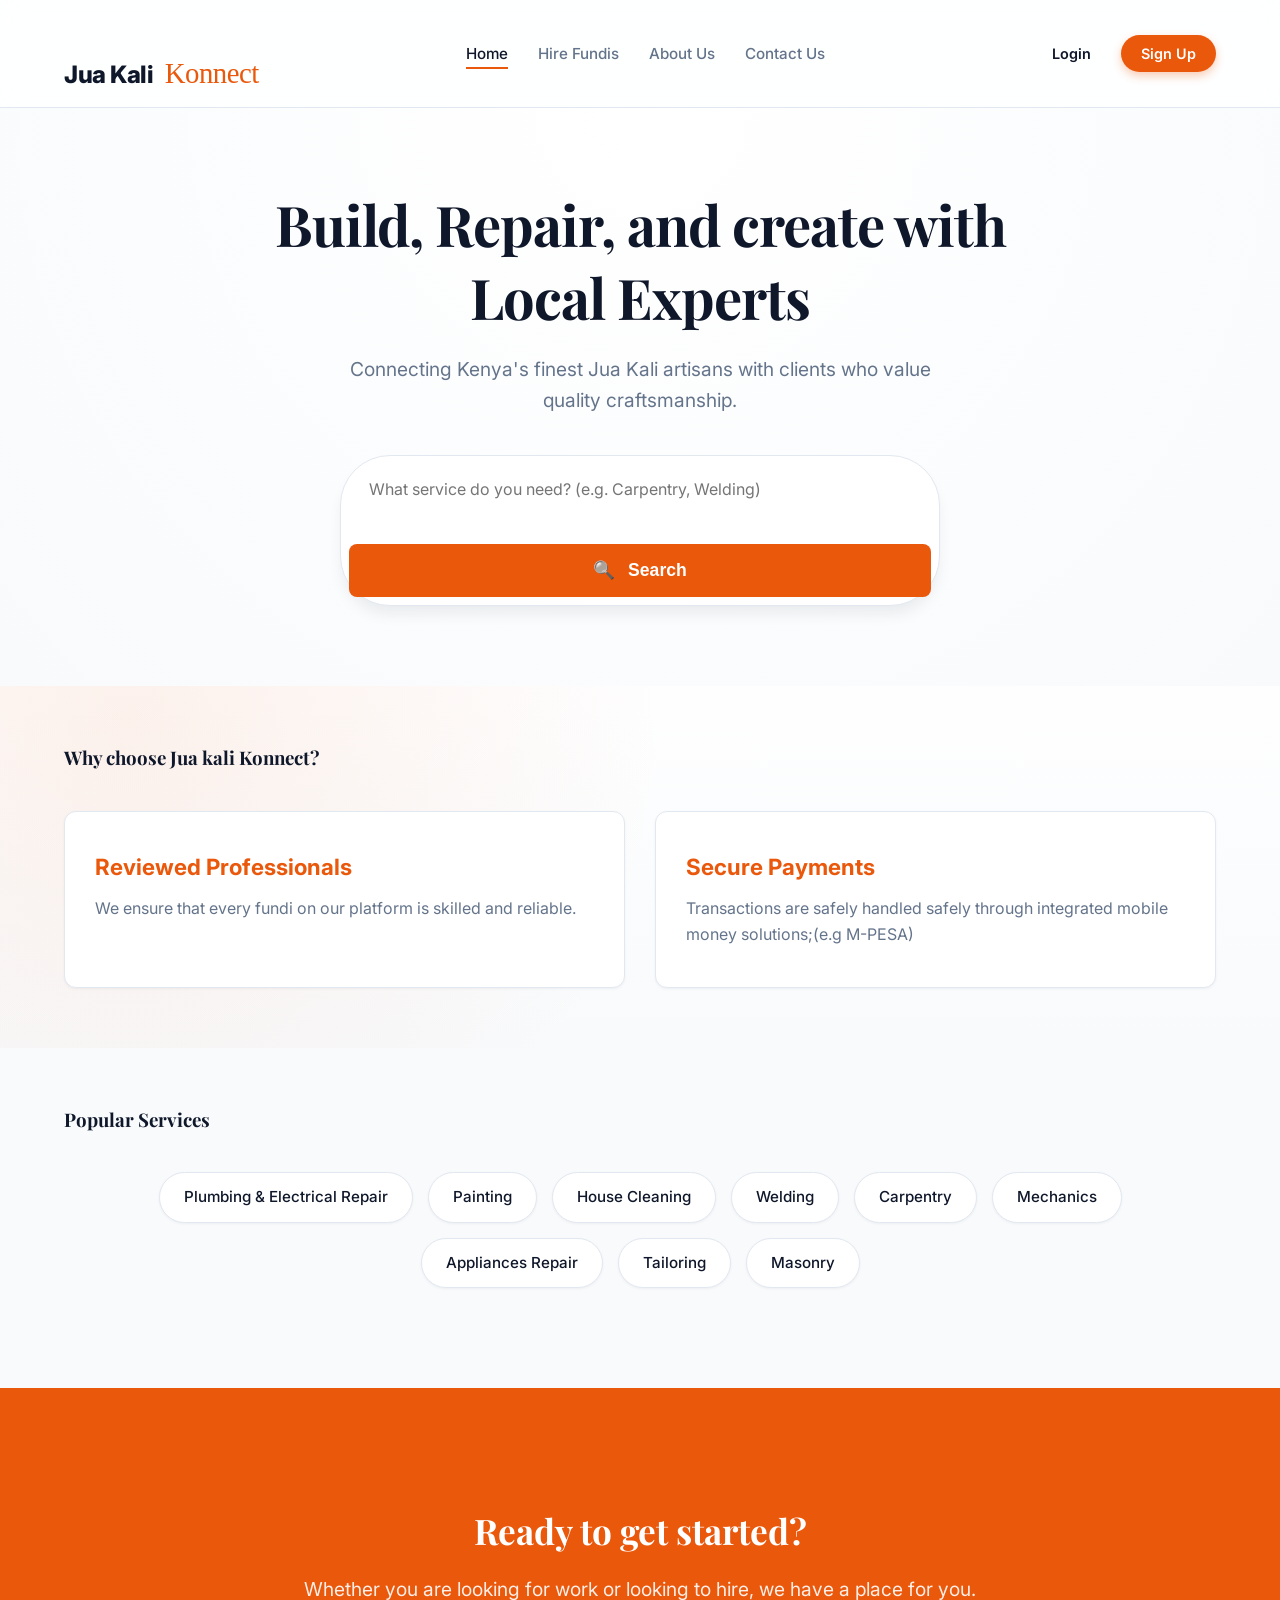
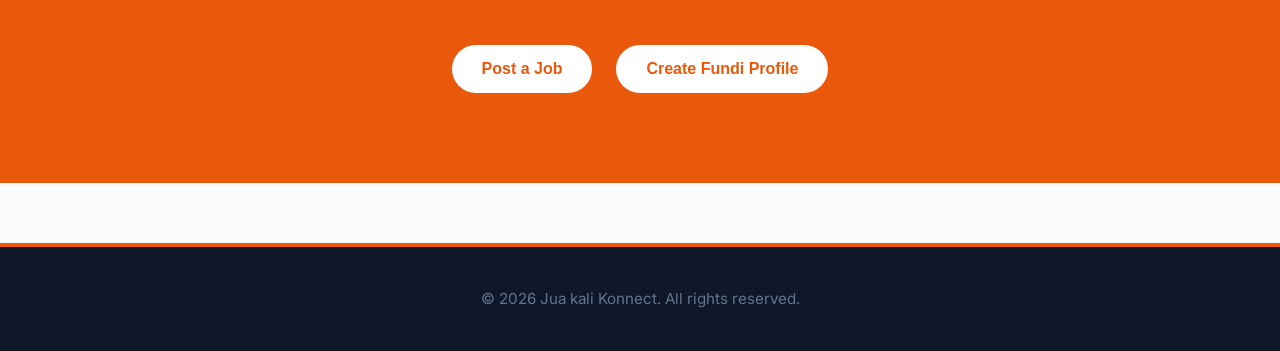
==== index.html @ 895e7525 "Initial commit: JuaKali Konnect platform" ====
<!DOCTYPE html>
<html lang="en">
<head>
    <meta charset="UTF-8">
    <meta name="viewport" content="width=device-width, initial-scale=1.0">
    <title>JuaKali Konnect | Home</title>
    <link rel="stylesheet" href="style.css">
    <link rel="icon" href="Juakalikonnect.jpeg">

</head>
<body>

    <header>
            <nav>
                    <div class="logo">
                        <h1>Jua Kali<span> Konnect</span></h1>
                    </div> 
                <ul>
                        <li><a href="index.html" class="active">Home</a></li>
                        <li><a href="hireworkers.html">Hire Fundis</a></li>
                        <li><a href="aboutus.html">About Us</a></li>
                        <li><a href="contactus.html">Contact Us</a></li>
                </ul>
                <div class="auth-buttons">
                    <button type="button">Login</button>
                    <button type="button">Sign Up</button>
                </div>                 
            </nav>
    </header>

    <main>
        <section class="hero reveal">
            <div class="hero-content reveal">
                     <h2>Build, Repair, and create with Local Experts</h2>
                     <p>Connecting Kenya's finest Jua Kali artisans with clients who value quality craftsmanship.</p>
                     
                <form class="search-container" data-job-search-form role="search" action="hireworkers.html" method="get">
                    <input type="text" id="job-search-input" name="q" placeholder="What service do you need? (e.g. Carpentry, Welding)" aria-label="Search job category">
                    <button type="submit"><span class="search-icon" aria-hidden="true">&#128269;</span> Search</button>
                </form>
                </div>
        </section>

        <section class="features reveal">
            <h3>Why choose Jua kali Konnect?</h3>
                <div class="feature-grid">
                <article>
                    <h4>Reviewed Professionals</h4>
                    <P>We ensure that every fundi on our platform is skilled and reliable.</P>
                </article>
                <article>
                    <h4>Secure Payments</h4>
                    <p> Transactions are safely handled safely through integrated mobile money solutions;(e.g M-PESA)</p>
                </div>
        </section>

        <section class="categories reveal">
            <h3>Popular Services</h3>
                <div class="Category-list">
                    <div class="category-item"> Plumbing & Electrical Repair</div>
                    <div class="category-item"> Painting</div>
                    <div class="category-item"> House Cleaning</div>
                    <div class="category-item"> Welding</div>
                    <div class="category-item"> Carpentry</div>
                    <div class="category-item"> Mechanics</div>
                    <div class="category-item"> Appliances Repair</div>
                    <div class="category-item"> Tailoring</div>
                    <div class="category-item"> Masonry</div>
                </div>
        </section>

        <section class="cta-section reveal">
            <h2>Ready to get started?</h2>
            <p>Whether you are looking for work or looking to hire, we have a place for you.</p>
            <button>Post a Job</button>
            <button>Create Fundi Profile</button>
        </section>
    </main>

    <footer>
        <div class="footer-links">
            <p>&copy; 2026 Jua kali Konnect. All rights reserved.</p>

        </div>
    </footer>

    <div class="mobile-sticky-cta">
        <a href="hireworkers.html">Find Fundis</a>
    </div>

    <script src="main.js"></script>

</body>
</html>
---- style.css ----
/* ==========================================================================
   JUA KALI KONNECT - ENTERPRISE STYLESHEET
   "The Imarati Upgrade"
   ========================================================================== */

@import url('https://fonts.googleapis.com/css2?family=Inter:wght@300;400;500;600;700&family=Playfair+Display:wght@600;700&family=Permanent+Marker&display=swap');

:root {
    /* Premium Color System */
    --brand-orange: #EA580C;
    --brand-orange-hover: #C2410C;
    --bg-light: #F8FAFC;
    --surface-white: #FFFFFF;
    --text-dark: #0F172A;
    --text-muted: #64748B;
    --border-soft: #E2E8F0;
    
    /* Elevations */
    --shadow-sm: 0 1px 3px rgba(15, 23, 42, 0.05);
    --shadow-md: 0 10px 15px -3px rgba(15, 23, 42, 0.08);
    --shadow-hover: 0 20px 25px -5px rgba(234, 88, 12, 0.15);
    
    /* Transitions & Radii */
    --radius-md: 12px;
    --radius-pill: 50px;
    --transition: all 0.3s cubic-bezier(0.4, 0, 0.2, 1);
    --ring: 0 0 0 4px rgba(234, 88, 12, 0.22);
}

/* =========================================
   RESET & GLOBAL TYPOGRAPHY
   ========================================= */
* {
    margin: 0;
    padding: 0;
    box-sizing: border-box;
    -webkit-font-smoothing: antialiased;
}

body {
    background-color: var(--bg-light);
    color: var(--text-dark);
    font-family: 'Inter', sans-serif;
    line-height: 1.6;
    overflow-x: hidden;
}

/* Headings use a premium Serif for trust/authority */
h1, h2, h3, h4 {
    font-family: 'Playfair Display', serif;
    color: var(--text-dark);
    line-height: 1.3;
}

/* =========================================
   NAVIGATION (GLASSMORPHISM)
   ========================================= */
nav {
    display: flex;
    justify-content: space-between;
    align-items: center;
    padding: 15px 5%;
    background: rgba(255, 255, 255, 0.85);
    backdrop-filter: blur(12px);
    -webkit-backdrop-filter: blur(12px);
    border-bottom: 1px solid var(--border-soft);
    position: sticky;
    top: 0;
    z-index: 1000;
}

.logo h1 {
    font-family: 'Inter', sans-serif;
    font-size: 1.5rem;
    font-weight: 800;
    letter-spacing: -0.5px;
}

/* The Jua Kali Graffiti Element */
.logo span {
    font-family: 'Permanent Marker', cursive;
    color: var(--brand-orange);
    font-size: 1.8rem;
    font-weight: normal;
    margin-left: 5px;
}

nav ul {
    display: flex;
    list-style: none;
    gap: 30px;
}

nav ul li a {
    text-decoration: none;
    color: var(--text-muted);
    font-weight: 500;
    font-size: 0.95rem;
    transition: var(--transition);
    position: relative;
    padding-bottom: 6px;
}

nav ul li a:hover {
    color: var(--brand-orange);
}

nav ul li a.active {
    color: var(--text-dark);
}

nav ul li a.active::after,
nav ul li a:hover::after {
    content: '';
    position: absolute;
    left: 0;
    bottom: 0;
    width: 100%;
    height: 2px;
    background: var(--brand-orange);
}

.auth-buttons {
    display: flex;
    align-items: center;
    gap: 10px;
}

.auth-user {
    font-weight: 600;
    color: var(--text-dark);
    font-size: 0.9rem;
}

.auth-role-chip {
    background: #ffedd5;
    color: #9a3412;
    border: 1px solid #fdba74;
    border-radius: 999px;
    padding: 4px 9px;
    font-size: 0.75rem;
    font-weight: 700;
}

.profile-link {
    text-decoration: none;
    color: var(--text-dark);
    font-weight: 700;
    font-size: 0.9rem;
    display: inline-flex;
    align-items: center;
    gap: 6px;
}

.profile-link:hover {
    color: var(--brand-orange);
}

.profile-link-icon {
    width: 20px;
    height: 20px;
    display: inline-flex;
    align-items: center;
    justify-content: center;
    border-radius: 50%;
    background: #ffedd5;
    color: #9a3412;
    font-size: 0.78rem;
    line-height: 1;
}

.auth-buttons button {
    padding: 10px 20px;
    border-radius: var(--radius-pill);
    font-weight: 600;
    font-size: 0.9rem;
    cursor: pointer;
    transition: var(--transition);
    border: none;
    font-family: 'Inter', sans-serif;
}

.auth-buttons button:first-child {
    background: transparent;
    color: var(--text-dark);
}

.auth-buttons button:first-child:hover {
    color: var(--brand-orange);
}

.auth-buttons button:last-child {
    background: var(--brand-orange);
    color: var(--surface-white);
    box-shadow: 0 4px 10px rgba(234, 88, 12, 0.3);
}

.auth-buttons button:last-child:hover {
    background: var(--brand-orange-hover);
    transform: translateY(-2px);
}

a:focus-visible,
button:focus-visible,
input:focus-visible,
textarea:focus-visible {
    outline: none;
    box-shadow: var(--ring);
}

/* =========================================
   GLOBAL HEADERS & SPACING
   ========================================= */
header h1 {
    text-align: center;
    font-size: 3rem;
    margin-top: 40px;
    animation: fadeUp 0.8s ease forwards;
}

header p {
    text-align: center;
    color: var(--text-muted);
    font-size: 1.1rem;
    margin-top: 10px;
    margin-bottom: 40px;
    animation: fadeUp 1s ease forwards;
}

h2 {
    text-align: center;
    font-size: 2.2rem;
    margin: 40px 0 20px;
}

/* =========================================
   INDEX: HERO SECTION
   ========================================= */
.hero {
    padding: 80px 5%;
    text-align: center;
    background: radial-gradient(circle at top, #ffffff 0%, var(--bg-light) 100%);
}

.hero-content h2 {
    font-size: 3.5rem;
    max-width: 800px;
    margin: 0 auto 20px;
    letter-spacing: -1px;
}

.hero-content p {
    font-size: 1.2rem;
    color: var(--text-muted);
    max-width: 600px;
    margin: 0 auto 40px;
}

.search-container {
    display: flex;
    justify-content: center;
    max-width: 600px;
    margin: 0 auto;
    background: var(--surface-white);
    border-radius: var(--radius-pill);
    padding: 8px;
    box-shadow: var(--shadow-md);
    border: 1px solid var(--border-soft);
}

.search-container input {
    flex: 1;
    border: none;
    padding: 15px 20px;
    font-size: 1rem;
    border-radius: var(--radius-pill);
    outline: none;
    font-family: 'Inter', sans-serif;
    background: transparent;
}

.search-container button {
    background: var(--text-dark);
    color: var(--surface-white);
    border: none;
    padding: 0 30px;
    border-radius: var(--radius-pill);
    font-weight: 600;
    cursor: pointer;
    transition: var(--transition);
}

.search-container button:hover {
    background: var(--brand-orange);
}

.search-icon {
    margin-right: 8px;
}

.search-feedback {
    text-align: center;
    color: var(--text-muted);
    margin-top: -8px;
    margin-bottom: 16px;
    font-weight: 500;
}

.market-insight {
    width: min(1100px, 90%);
    margin: 0 auto 16px;
    background: linear-gradient(130deg, #fff7ed, #ffffff);
    border: 1px solid #fed7aa;
    border-radius: 14px;
    padding: 18px;
    box-shadow: var(--shadow-sm);
}

.market-insight h3 {
    margin: 0 0 6px;
    text-align: left;
    font-family: 'Inter', sans-serif;
    font-size: 1.08rem;
}

.market-insight p {
    margin: 0;
    color: var(--text-muted);
}

.market-insight-chips {
    margin-top: 12px;
    display: flex;
    flex-wrap: wrap;
    gap: 8px;
}

.market-insight-chips span {
    border: 1px solid #fdba74;
    color: #9a3412;
    background: #fff;
    padding: 6px 10px;
    border-radius: 999px;
    font-size: 0.8rem;
    font-weight: 700;
}

.quick-filters {
    width: min(1100px, 90%);
    margin: 0 auto;
}

.quick-filters > p {
    margin: 0 0 8px;
    color: var(--text-muted);
    font-weight: 600;
}

.quick-filter-actions {
    display: flex;
    gap: 10px;
    flex-wrap: wrap;
}

.quick-filter-actions button {
    border: 1px solid var(--border-soft);
    border-radius: 999px;
    padding: 9px 13px;
    background: var(--surface-white);
    color: var(--text-dark);
    font-weight: 700;
    cursor: pointer;
    transition: var(--transition);
}

.quick-filter-actions button:hover {
    border-color: #fdba74;
    color: #9a3412;
}

.quick-filter-actions button.is-active {
    border-color: var(--brand-orange);
    background: var(--brand-orange);
    color: var(--surface-white);
}

.quick-filter-status {
    margin-top: 10px;
    font-size: 0.92rem;
    color: #9a3412;
    font-weight: 600;
}

.profile-modal {
    position: fixed;
    inset: 0;
    background: rgba(15, 23, 42, 0.58);
    backdrop-filter: blur(4px);
    -webkit-backdrop-filter: blur(4px);
    display: flex;
    align-items: center;
    justify-content: center;
    padding: 20px;
    z-index: 1400;
}

.profile-modal[hidden] {
    display: none;
}

.profile-modal-card {
    background: var(--surface-white);
    width: 100%;
    max-width: 520px;
    border: 1px solid var(--border-soft);
    border-radius: var(--radius-md);
    box-shadow: var(--shadow-md);
    padding: 24px;
    position: relative;
    animation: cardEnter 0.3s ease;
    max-height: 86vh;
    overflow-y: auto;
}

.profile-modal-card h3 {
    margin-bottom: 12px;
    color: var(--brand-orange);
}

.profile-modal-card p {
    margin: 8px 0;
    color: var(--text-dark);
}

.profile-modal-card a {
    color: var(--brand-orange-hover);
    font-weight: 600;
}

.profile-section {
    margin-top: 18px;
}

.profile-section h4 {
    margin-bottom: 10px;
    font-size: 1.02rem;
    color: var(--text-dark);
    font-family: 'Inter', sans-serif;
}

.profile-gallery {
    display: grid;
    grid-template-columns: 1fr 1fr;
    gap: 10px;
}

.profile-work-item {
    margin: 0;
    border: 1px solid var(--border-soft);
    border-radius: 10px;
    overflow: hidden;
    background: var(--bg-light);
}

.profile-work-item img {
    width: 100%;
    height: 112px;
    object-fit: cover;
    display: block;
}

.profile-work-item figcaption {
    padding: 8px;
    font-size: 0.82rem;
    color: var(--text-muted);
}

.profile-comments {
    display: grid;
    gap: 8px;
}

.profile-cta-row {
    margin-top: 12px;
    display: grid;
    grid-template-columns: repeat(3, minmax(0, 1fr));
    gap: 8px;
}

.profile-cta-link,
.profile-cta-row button {
    display: inline-flex;
    align-items: center;
    justify-content: center;
    border-radius: 8px;
    padding: 10px 11px;
    font-size: 0.86rem;
    font-weight: 700;
    text-decoration: none;
    transition: var(--transition);
}

.profile-cta-link {
    border: 1px solid #fdba74;
    background: #fff7ed;
    color: #9a3412;
}

.profile-cta-link:hover {
    background: #ffedd5;
}

.profile-cta-row button {
    border: 1px solid var(--brand-orange);
    background: var(--brand-orange);
    color: var(--surface-white);
    cursor: pointer;
}

.profile-cta-row button:hover {
    background: var(--brand-orange-hover);
    border-color: var(--brand-orange-hover);
}

.profile-quote-feedback {
    min-height: 20px;
    margin-top: 8px;
    color: #9a3412;
    font-weight: 600;
    font-size: 0.88rem;
}

.profile-comment-item {
    border: 1px solid var(--border-soft);
    background: #fffaf7;
    border-radius: 10px;
    padding: 10px 12px;
}

.profile-comment-item p {
    margin: 0;
    color: var(--text-dark);
    font-size: 0.9rem;
}

.profile-close {
    position: absolute;
    top: 12px;
    right: 12px;
    background: transparent;
    border: none;
    font-size: 1.6rem;
    line-height: 1;
    cursor: pointer;
    color: var(--text-muted);
}

.profile-close:hover {
    color: var(--brand-orange);
}

/* =========================================
   INDEX & ABOUT: FEATURES GRID
   ========================================= */
.features, .categories, .about-content {
    padding: 60px 5%;
}

.feature-grid {
    display: grid;
    grid-template-columns: repeat(auto-fit, minmax(300px, 1fr));
    gap: 30px;
    margin-top: 40px;
}

.feature-grid article {
    background: var(--surface-white);
    padding: 40px 30px;
    border-radius: var(--radius-md);
    box-shadow: var(--shadow-sm);
    border: 1px solid var(--border-soft);
    transition: var(--transition);
}

.feature-grid article:hover {
    transform: translateY(-5px);
    box-shadow: var(--shadow-md);
    border-color: rgba(234, 88, 12, 0.3);
}

.features,
.about-content {
    background:
        radial-gradient(circle at 10% 10%, rgba(234, 88, 12, 0.08), transparent 45%),
        linear-gradient(180deg, rgba(255, 255, 255, 0.86), rgba(248, 250, 252, 0.92));
}

.feature-grid h4, .feature-grid h3 {
    font-size: 1.4rem;
    margin-bottom: 15px;
    color: var(--brand-orange);
    font-family: 'Inter', sans-serif;
}

.feature-grid p, .feature-grid ul {
    color: var(--text-muted);
}

.feature-grid ul {
    list-style-type: none;
}

.feature-grid ul li {
    margin-bottom: 10px;
    padding-left: 25px;
    position: relative;
}

.feature-grid ul li::before {
    content: '→';
    position: absolute;
    left: 0;
    color: var(--brand-orange);
    font-weight: bold;
}

/* =========================================
   INDEX: CATEGORIES
   ========================================= */
.Category-list {
    display: flex;
    flex-wrap: wrap;
    justify-content: center;
    gap: 15px;
    max-width: 1000px;
    margin: 40px auto 0;
}

.category-item {
    background: var(--surface-white);
    padding: 12px 24px;
    border-radius: var(--radius-pill);
    font-weight: 500;
    font-size: 0.95rem;
    color: var(--text-dark);
    border: 1px solid var(--border-soft);
    cursor: pointer;
    transition: var(--transition);
    box-shadow: var(--shadow-sm);
}

.category-item:hover {
    background: var(--text-dark);
    color: var(--surface-white);
    border-color: var(--text-dark);
    transform: translateY(-3px);
}

/* =========================================
   INDEX: CTA SECTION
   ========================================= */
.cta-section {
    background: var(--brand-orange);
    color: var(--surface-white);
    padding: 80px 5%;
    text-align: center;
    margin-top: 40px;
}

.cta-section h2 {
    color: var(--surface-white);
}

.cta-section p {
    font-size: 1.2rem;
    margin-bottom: 30px;
    opacity: 0.9;
}

.cta-section button {
    background: var(--surface-white);
    color: var(--brand-orange);
    border: none;
    padding: 15px 30px;
    border-radius: var(--radius-pill);
    font-weight: 700;
    font-size: 1rem;
    margin: 10px;
    cursor: pointer;
    transition: var(--transition);
}

.cta-section button:hover {
    background: var(--text-dark);
    color: var(--surface-white);
}

/* =========================================
   HIRE WORKERS: CARDS GRID
   ========================================= */
.workers {
    display: grid;
    grid-template-columns: repeat(auto-fit, minmax(280px, 1fr));
    gap: 30px;
    padding: 40px 5%;
}

.worker-card {
    background: var(--surface-white);
    padding: 30px 20px;
    border-radius: var(--radius-md);
    box-shadow: var(--shadow-sm);
    border: 1px solid var(--border-soft);
    text-align: center;
    transition: var(--transition);
    position: relative;
    overflow: hidden;
}

.worker-card::before {
    content: '';
    position: absolute;
    top: 0;
    left: 0;
    width: 100%;
    height: 6px;
    background: var(--brand-orange);
}

.worker-card:hover {
    transform: translateY(-8px);
    box-shadow: var(--shadow-hover);
}

.worker-card h3 {
    font-family: 'Inter', sans-serif;
    font-size: 1.3rem;
    margin-bottom: 10px;
    color: var(--text-dark);
}

.fundi-verified-badge {
    display: inline-flex;
    align-items: center;
    justify-content: center;
    width: 20px;
    height: 20px;
    margin-left: 6px;
    border-radius: 50%;
    background: var(--brand-orange);
    color: var(--surface-white);
    font-size: 0.78rem;
    line-height: 1;
    vertical-align: middle;
    box-shadow: 0 4px 10px rgba(234, 88, 12, 0.28);
}

.worker-card p {
    color: var(--text-muted);
    font-size: 0.95rem;
    margin-bottom: 5px;
}

.worker-rating {
    display: inline-block;
    margin-top: 6px;
    margin-bottom: 10px;
    padding: 6px 10px;
    border-radius: 999px;
    font-size: 0.85rem;
    font-weight: 700;
    color: #9a3412;
    background: rgba(234, 88, 12, 0.12);
    border: 1px solid rgba(234, 88, 12, 0.28);
}

.worker-rating-stars {
    letter-spacing: 1px;
    color: #ea580c;
    animation: starGlow 2.4s ease-in-out infinite;
}

.worker-rating-value {
    color: #7c2d12;
}

.worker-card-enter {
    opacity: 0;
    transform: translateY(18px) scale(0.99);
    animation: cardEnter 0.55s ease forwards;
}

.worker-card button {
    margin-top: 20px;
    width: 100%;
    background: var(--bg-light);
    color: var(--text-dark);
    border: 1px solid var(--border-soft);
    padding: 12px;
    border-radius: 8px;
    font-weight: 600;
    cursor: pointer;
    transition: var(--transition);
}

.worker-card button:hover {
    background: var(--brand-orange);
    color: var(--surface-white);
    border-color: var(--brand-orange);
}

.worker-economic-meta {
    margin-top: 10px;
    display: flex;
    flex-wrap: wrap;
    justify-content: center;
    gap: 7px;
}

.worker-economic-meta span {
    border: 1px solid #fed7aa;
    background: #fff7ed;
    color: #9a3412;
    border-radius: 999px;
    padding: 5px 9px;
    font-size: 0.75rem;
    font-weight: 700;
}

.worker-action-row {
    margin-top: 14px;
    display: grid;
    grid-template-columns: 1fr 1fr;
    gap: 8px;
}

.worker-action-row button {
    margin-top: 0;
    width: 100%;
}

.worker-action-row [data-hire-button] {
    grid-column: 1 / -1;
    background: var(--brand-orange);
    border-color: var(--brand-orange);
    color: var(--surface-white);
}

.worker-action-row [data-hire-button]:hover {
    background: var(--brand-orange-hover);
    border-color: var(--brand-orange-hover);
}

.worker-whatsapp-link {
    border: 1px solid #86efac;
    border-radius: 8px;
    background: #f0fdf4;
    color: #166534;
    text-decoration: none;
    font-weight: 700;
    display: inline-flex;
    align-items: center;
    justify-content: center;
    padding: 12px;
    transition: var(--transition);
}

.worker-whatsapp-link:hover {
    background: #dcfce7;
}

.escrow-demo {
    padding: 40px 5%;
    max-width: 1000px;
    margin: 10px auto 0;
}

.escrow-demo > p {
    text-align: center;
    color: var(--text-muted);
    margin-bottom: 24px;
}

.escrow-form {
    background: var(--surface-white);
    border: 1px solid var(--border-soft);
    border-radius: var(--radius-md);
    box-shadow: var(--shadow-sm);
    padding: 24px;
    display: grid;
    gap: 12px;
}

.escrow-actions {
    display: grid;
    gap: 10px;
}

.escrow-actions button {
    border: none;
    border-radius: 8px;
    padding: 12px;
    font-weight: 700;
    cursor: pointer;
    transition: var(--transition);
}

.escrow-actions button:first-child {
    background: var(--brand-orange);
    color: var(--surface-white);
}

.escrow-actions button:first-child:hover {
    background: var(--brand-orange-hover);
}

.escrow-actions button:not(:first-child) {
    background: #fff7ed;
    color: #9a3412;
    border: 1px solid #fdba74;
}

.escrow-actions button:not(:first-child):hover {
    background: #ffedd5;
}

.escrow-message {
    margin: 6px 0 0;
    color: #9a3412;
    font-weight: 600;
    min-height: 20px;
}

.escrow-status-card {
    margin-top: 16px;
    background: var(--surface-white);
    border: 1px solid var(--border-soft);
    border-left: 4px solid var(--brand-orange);
    border-radius: var(--radius-md);
    box-shadow: var(--shadow-sm);
    padding: 18px;
}

.escrow-status-card h3 {
    font-family: 'Inter', sans-serif;
    margin-bottom: 10px;
    color: var(--text-dark);
}

.escrow-status-card p {
    margin: 6px 0;
    color: var(--text-dark);
}

/* =========================================
   FORMS (SIGNUP & CONTACT)
   ========================================= */
.signup, .contact-container {
    padding: 60px 5%;
    max-width: 1000px;
    margin: 0 auto;
}

.signup p, .contact-container p {
    text-align: center;
    color: var(--text-muted);
    margin-bottom: 40px;
}

.fundi-register-message {
    min-height: 22px;
    margin: 0;
    text-align: left;
    color: #9a3412;
    font-weight: 600;
    font-size: 0.92rem;
}

.fundi-onboarding .fundi-role-message {
    margin: 0 auto 16px;
    text-align: center;
    color: #9a3412;
    font-weight: 600;
}

.fundi-category-picker {
    max-width: 600px;
    margin: 0 auto 14px;
    display: grid;
    gap: 8px;
}

.fundi-category-picker select {
    width: 100%;
    padding: 12px 14px;
    border-radius: 8px;
    border: 1px solid var(--border-soft);
    background: var(--surface-white);
    font-family: 'Inter', sans-serif;
}

.profile-page {
    max-width: 1000px;
    margin: 0 auto;
    padding: 40px 5% 70px;
    display: grid;
    gap: 18px;
}

.profile-status {
    color: #9a3412;
    font-weight: 600;
    text-align: center;
}

.profile-card {
    background: var(--surface-white);
    border: 1px solid var(--border-soft);
    border-radius: var(--radius-md);
    box-shadow: var(--shadow-sm);
    padding: 22px;
    display: grid;
    gap: 10px;
}

.profile-page button {
    border: 1px solid var(--border-soft);
    border-radius: 10px;
    padding: 12px 14px;
    font-weight: 700;
    font-size: 0.95rem;
    cursor: pointer;
    transition: var(--transition);
    background: var(--surface-white);
    color: var(--text-dark);
    box-shadow: var(--shadow-sm);
}

.profile-page button:hover {
    transform: translateY(-1px);
    box-shadow: var(--shadow-md);
}

.profile-page button:active {
    transform: translateY(0);
}

.profile-page button[type="submit"],
.profile-page [data-fundi-profile-save] {
    background: linear-gradient(180deg, #f97316, var(--brand-orange));
    border-color: var(--brand-orange);
    color: var(--surface-white);
}

.profile-page button[type="submit"]:hover,
.profile-page [data-fundi-profile-save]:hover {
    background: var(--brand-orange-hover);
    border-color: var(--brand-orange-hover);
}

.profile-page [data-add-portfolio-item] {
    background: #fff7ed;
    border-color: #fdba74;
    color: #9a3412;
}

.profile-page [data-add-portfolio-item]:hover {
    background: #ffedd5;
}

.profile-card h2,
.profile-card h3 {
    margin: 0;
    text-align: left;
}

.profile-card form {
    box-shadow: none;
    border: none;
    padding: 0;
    margin: 0;
    background: transparent;
    max-width: 100%;
}

.profile-photo-block {
    display: grid;
    gap: 8px;
    margin-bottom: 4px;
}

.profile-page input[type="file"] {
    width: 100%;
    border: 1px solid var(--border-soft);
    border-radius: 10px;
    padding: 6px;
    background: var(--surface-white);
    color: var(--text-muted);
    font-weight: 600;
    cursor: pointer;
    transition: var(--transition);
}

.profile-page input[type="file"]:hover {
    border-color: #fdba74;
    background: #fffaf4;
}

.profile-page input[type="file"]:focus-visible {
    outline: none;
    border-color: var(--brand-orange);
    box-shadow: 0 0 0 3px rgba(249, 115, 22, 0.2);
}

.profile-page input[type="file"]::file-selector-button,
.profile-page input[type="file"]::-webkit-file-upload-button {
    border: 1px solid var(--brand-orange);
    border-radius: 8px;
    padding: 9px 12px;
    margin-right: 12px;
    background: linear-gradient(180deg, #f97316, var(--brand-orange));
    color: var(--surface-white);
    font-weight: 700;
    cursor: pointer;
    transition: var(--transition);
}

.profile-page input[type="file"]:hover::file-selector-button,
.profile-page input[type="file"]:hover::-webkit-file-upload-button {
    background: var(--brand-orange-hover);
    border-color: var(--brand-orange-hover);
    transform: translateY(-1px);
}

.profile-page input[type="file"]:active::file-selector-button,
.profile-page input[type="file"]:active::-webkit-file-upload-button {
    transform: translateY(0);
}

.profile-photo-preview {
    width: 88px;
    height: 88px;
    border-radius: 50%;
    object-fit: cover;
    border: 2px solid var(--border-soft);
}

.profile-message {
    margin: 0;
    color: #9a3412;
    min-height: 20px;
    font-size: 0.9rem;
    font-weight: 600;
}

.profile-divider {
    border: none;
    border-top: 1px solid var(--border-soft);
    margin: 10px 0;
}

.profile-helper {
    margin: 0;
    color: var(--text-muted);
}

.portfolio-remove-btn {
    width: 100%;
    border: 1px solid #fecdd3;
    background: #fff1f2;
    color: #be123c;
    padding: 8px;
    cursor: pointer;
    font-weight: 700;
    font-size: 0.82rem;
    border-radius: 8px;
    box-shadow: none;
}

.portfolio-remove-btn:hover {
    background: #ffe4e6;
    border-color: #fda4af;
    transform: none;
}

.profile-avatar-wrap {
    display: flex;
    justify-content: center;
    margin-bottom: 10px;
}

.profile-avatar-image {
    width: 86px;
    height: 86px;
    border-radius: 50%;
    object-fit: cover;
    border: 2px solid var(--border-soft);
}

form {
    background: var(--surface-white);
    padding: 40px;
    border-radius: var(--radius-md);
    box-shadow: var(--shadow-md);
    border: 1px solid var(--border-soft);
    display: flex;
    flex-direction: column;
    gap: 20px;
    max-width: 600px;
    margin: 0 auto;
}

label {
    font-weight: 600;
    font-size: 0.95rem;
    color: var(--text-dark);
}

input, textarea, select {
    width: 100%;
    padding: 14px 16px;
    border-radius: 8px;
    border: 1px solid var(--border-soft);
    background: var(--bg-light);
    font-family: 'Inter', sans-serif;
    font-size: 1rem;
    transition: var(--transition);
}

input:focus, textarea:focus, select:focus {
    outline: none;
    border-color: var(--brand-orange);
    background: var(--surface-white);
    box-shadow: 0 0 0 4px rgba(234, 88, 12, 0.1);
}

form button[type="submit"] {
    background: var(--brand-orange);
    color: var(--surface-white);
    border: none;
    padding: 16px;
    border-radius: 8px;
    font-size: 1.1rem;
    font-weight: 600;
    cursor: pointer;
    transition: var(--transition);
    margin-top: 10px;
}

form button[type="submit"]:hover {
    background: var(--brand-orange-hover);
}

/* =========================================
   CONTACT INFO SECTION
   ========================================= */
.contact-container {
    display: grid;
    grid-template-columns: 1.5fr 1fr;
    gap: 50px;
}

.service-note {
    text-align: left;
    margin: 0 0 18px;
    font-size: 0.95rem;
    color: var(--text-muted);
}

.contact-info-section {
    background: var(--text-dark);
    color: var(--surface-white);
    padding: 40px;
    border-radius: var(--radius-md);
    box-shadow: var(--shadow-md);
}

.contact-info-section h2 {
    color: var(--surface-white);
    text-align: left;
    margin-top: 0;
}

.contact-method-grid {
    display: grid;
    grid-template-columns: 1fr;
    gap: 14px;
    margin-top: 26px;
}

.contact-method-card {
    background: rgba(255, 255, 255, 0.07);
    border: 1px solid rgba(255, 255, 255, 0.12);
    border-radius: 10px;
    padding: 16px;
}

.contact-method-card h3 {
    color: var(--surface-white);
    font-family: 'Inter', sans-serif;
    margin-bottom: 6px;
    font-size: 1rem;
}

.contact-method-card p {
    color: #e2e8f0;
    margin: 0;
    text-align: left;
}

.contact-info-section ul {
    list-style: none;
    margin-top: 30px;
}

.contact-info-section ul li {
    font-size: 1.1rem;
    margin-bottom: 20px;
    display: flex;
    align-items: center;
    gap: 10px;
    color: #E2E8F0;
}

/* =========================================
   ABOUT US: MISSION SECTION
   ========================================= */
.mission-section article {
    text-align: center;
    max-width: 800px;
    margin: 0 auto;
}

.mission-section p {
    font-size: 1.25rem;
    color: var(--text-muted);
    line-height: 1.8;
}

.trust-metrics {
    margin: 20px 0 40px;
    display: grid;
    grid-template-columns: repeat(auto-fit, minmax(180px, 1fr));
    gap: 16px;
}

.metric-card {
    background: var(--surface-white);
    border: 1px solid var(--border-soft);
    border-radius: var(--radius-md);
    padding: 24px;
    box-shadow: var(--shadow-sm);
    text-align: center;
}

.metric-card h3 {
    font-size: 2rem;
    color: var(--brand-orange);
    font-family: 'Inter', sans-serif;
    margin-bottom: 6px;
}

.metric-card p {
    margin: 0;
    color: var(--text-muted);
}

.testimonial-panel {
    margin-top: 20px;
    background: var(--surface-white);
    border: 1px solid var(--border-soft);
    border-left: 4px solid var(--brand-orange);
    border-radius: var(--radius-md);
    padding: 26px;
    box-shadow: var(--shadow-sm);
}

.testimonial-panel blockquote {
    margin: 0;
    color: var(--text-dark);
    font-size: 1.1rem;
    line-height: 1.7;
    font-style: italic;
}

.testimonial-panel p {
    margin-top: 12px;
    color: var(--text-muted);
}

/* =========================================
   FOOTER
   ========================================= */
footer {
    background: var(--text-dark);
    color: var(--text-muted);
    text-align: center;
    padding: 40px 5%;
    margin-top: 60px;
    border-top: 4px solid var(--brand-orange);
}

footer p {
    font-size: 0.95rem;
}

/* =========================================
   ANIMATIONS
   ========================================= */
@keyframes fadeUp {
    from { opacity: 0; transform: translateY(20px); }
    to { opacity: 1; transform: translateY(0); }
}

@keyframes cardEnter {
    from {
        opacity: 0;
        transform: translateY(18px) scale(0.99);
    }
    to {
        opacity: 1;
        transform: translateY(0) scale(1);
    }
}

@keyframes starGlow {
    0%, 100% {
        text-shadow: 0 0 0 rgba(234, 88, 12, 0);
    }
    50% {
        text-shadow: 0 0 8px rgba(234, 88, 12, 0.25);
    }
}

.reveal {
    opacity: 0;
    transform: translateY(26px);
    transition: opacity 0.7s ease, transform 0.7s ease;
}

.reveal.is-visible {
    opacity: 1;
    transform: translateY(0);
}

.mobile-sticky-cta {
    display: none;
}

.mobile-sticky-cta a {
    display: block;
    text-align: center;
    text-decoration: none;
    background: var(--brand-orange);
    color: var(--surface-white);
    font-weight: 700;
    padding: 14px 16px;
    border-radius: 14px;
    box-shadow: var(--shadow-hover);
}

.auth-modal {
    position: fixed;
    inset: 0;
    z-index: 1500;
    background: rgba(15, 23, 42, 0.58);
    display: flex;
    align-items: center;
    justify-content: center;
    padding: 18px;
}

.auth-modal[hidden] {
    display: none;
}

.auth-modal-card {
    width: 100%;
    max-width: 460px;
    background: var(--surface-white);
    border: 1px solid var(--border-soft);
    border-radius: var(--radius-md);
    box-shadow: var(--shadow-md);
    padding: 24px;
    position: relative;
    animation: cardEnter 0.25s ease;
}

.auth-close {
    position: absolute;
    top: 10px;
    right: 12px;
    background: transparent;
    border: none;
    color: var(--text-muted);
    font-size: 1.6rem;
    line-height: 1;
    cursor: pointer;
}

.auth-close:hover {
    color: var(--brand-orange);
}

.auth-modal-card h3 {
    margin-bottom: 4px;
}

.auth-subtitle {
    color: var(--text-muted);
    margin-bottom: 14px;
}

.auth-modal-card form {
    box-shadow: none;
    border: none;
    padding: 0;
    margin: 0;
    max-width: 100%;
    background: transparent;
}

.auth-modal-card input {
    background: var(--surface-white);
}

.auth-message {
    min-height: 22px;
    color: #9a3412;
    font-size: 0.9rem;
    margin: 0;
}

.auth-forgot {
    margin: -4px 0 0;
    text-align: right;
}

.auth-forgot-btn {
    border: none;
    background: transparent;
    color: var(--brand-orange);
    font-weight: 600;
    cursor: pointer;
    font-size: 0.9rem;
    padding: 0;
}

.auth-forgot-btn:hover {
    color: var(--brand-orange-hover);
}

.auth-switch-text {
    margin-top: 12px;
    color: var(--text-muted);
    font-size: 0.92rem;
}

.auth-switch-btn {
    background: transparent;
    border: none;
    color: var(--brand-orange);
    font-weight: 700;
    cursor: pointer;
    font-size: 0.92rem;
    padding: 0;
    margin-left: 4px;
}

/* =========================================
   RESPONSIVE LOGIC
   ========================================= */
@media (max-width: 992px) {
    .contact-container {
        grid-template-columns: 1fr;
    }
}

@media (max-width: 768px) {
    nav {
        flex-direction: column;
        gap: 20px;
        padding: 20px;
    }
    
    nav ul {
        flex-wrap: wrap;
        justify-content: center;
    }
    
    .hero-content h2 {
        font-size: 2.5rem;
    }
    
    .search-container {
        flex-direction: column;
        background: transparent;
        border: none;
        box-shadow: none;
        gap: 10px;
    }
    
    .search-container input, .search-container button {
        border-radius: 8px;
        padding: 15px;
        width: 100%;
        border: 1px solid var(--border-soft);
    }
    
    .search-container input {
        background: var(--surface-white);
    }
    
    .cta-section button {
        display: block;
        width: 100%;
        margin: 10px 0;
    }

    .escrow-form {
        padding: 18px;
    }

    .mobile-sticky-cta {
        display: block;
        position: fixed;
        left: 14px;
        right: 14px;
        bottom: 14px;
        z-index: 1200;
    }

    body {
        padding-bottom: 92px;
    }

    .profile-gallery {
        grid-template-columns: 1fr;
    }

    .quick-filter-actions {
        gap: 8px;
    }

    .quick-filter-actions button {
        font-size: 0.84rem;
        padding: 8px 11px;
    }

    .worker-action-row {
        grid-template-columns: 1fr;
    }

    .worker-action-row [data-hire-button] {
        grid-column: auto;
    }

    .profile-cta-row {
        grid-template-columns: 1fr;
    }
}

@media (prefers-reduced-motion: reduce) {
    .reveal,
    .reveal.is-visible {
        transition: none;
        transform: none;
        opacity: 1;
    }

    .worker-rating-stars,
    .worker-card-enter {
        animation: none;
    }
}
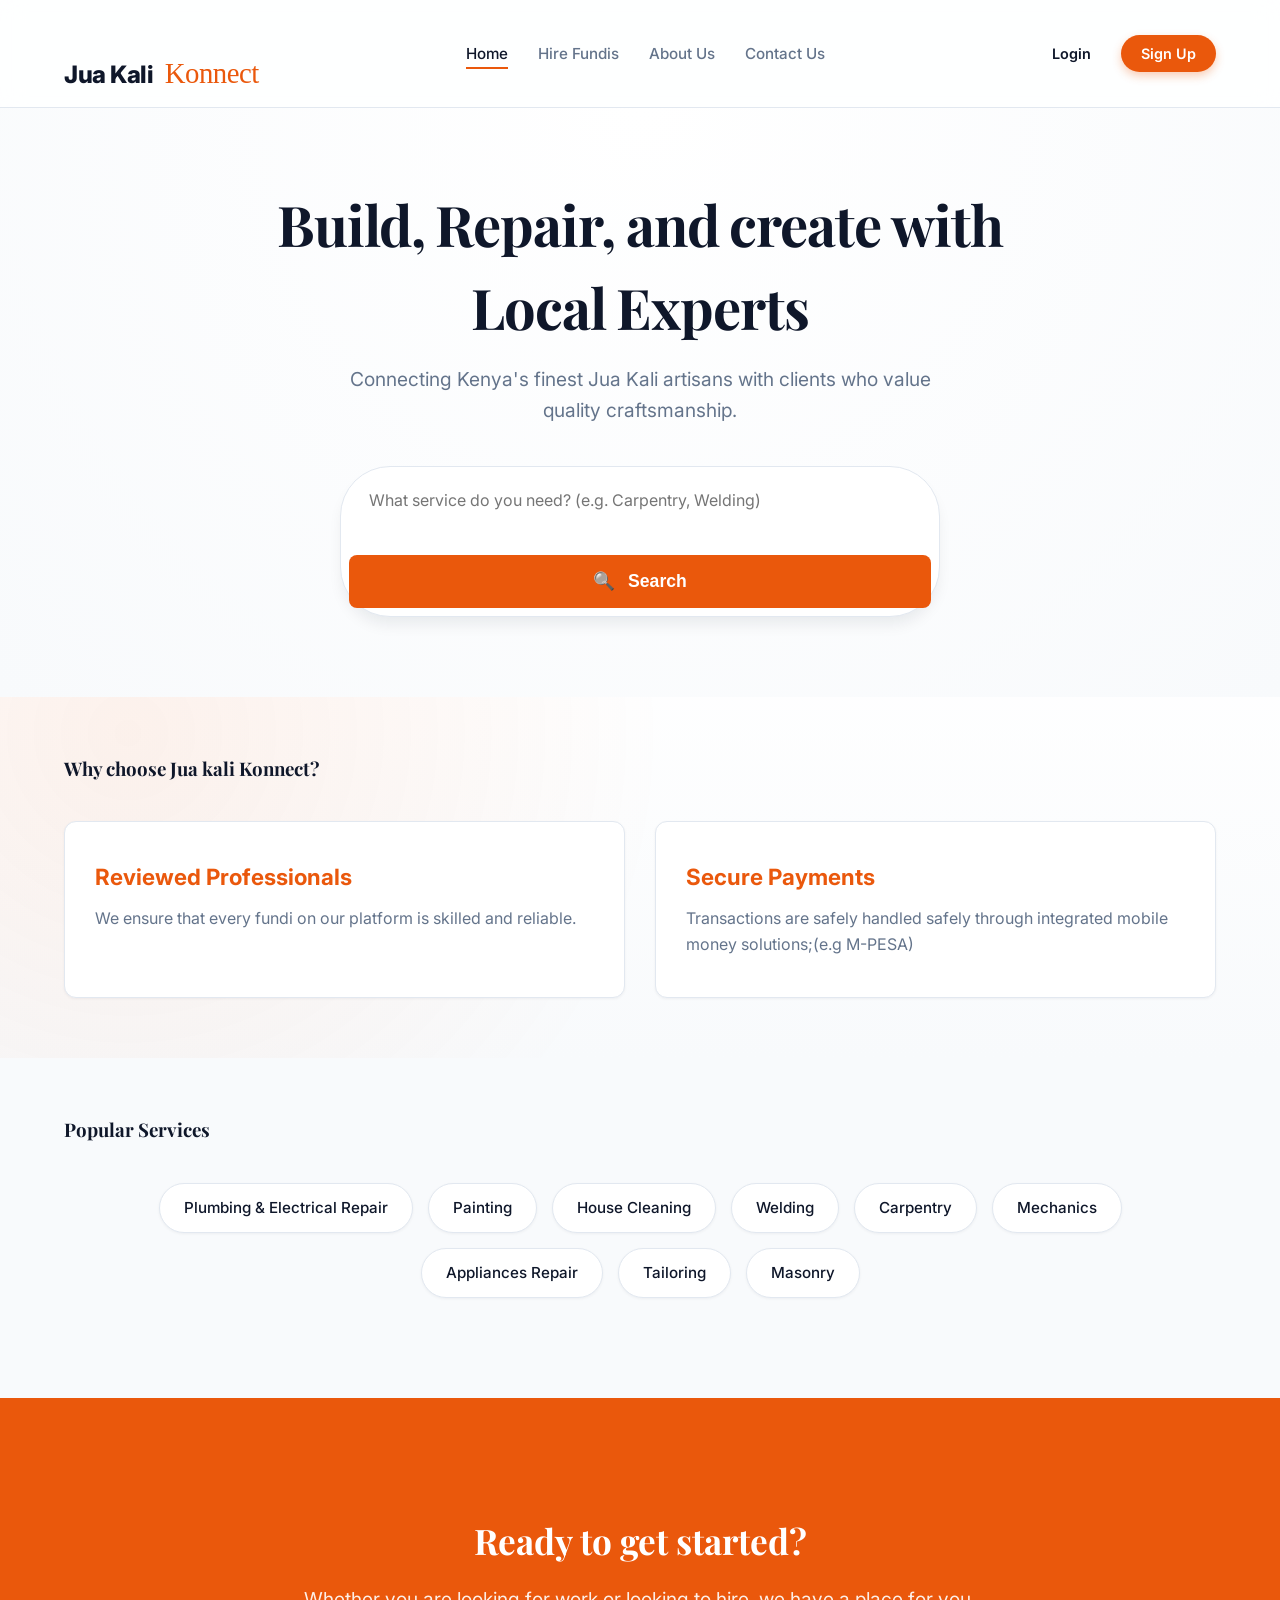
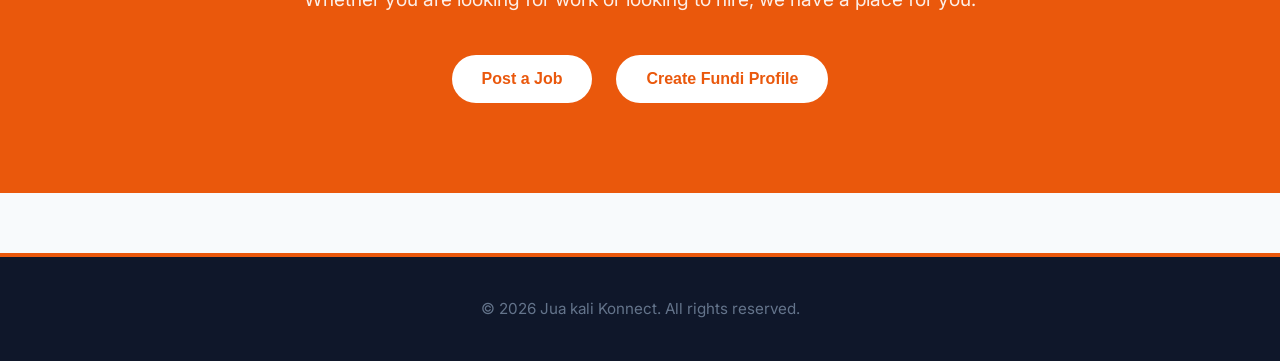
==== commit a30b7cf4: "fix class hero headline and the data" ====
--- a/index.html
+++ b/index.html
@@ -31,7 +31,7 @@
     <main>
         <section class="hero reveal">
             <div class="hero-content reveal">
-                     <h2>Build, Repair, and create with Local Experts</h2>
+                     <h2 class="hero-headline" data-hero-headline>Build, Repair, and create with Local Experts</h2>
                      <p>Connecting Kenya's finest Jua Kali artisans with clients who value quality craftsmanship.</p>
                      
                 <form class="search-container" data-job-search-form role="search" action="hireworkers.html" method="get">
@@ -51,6 +51,7 @@
                 <article>
                     <h4>Secure Payments</h4>
                     <p> Transactions are safely handled safely through integrated mobile money solutions;(e.g M-PESA)</p>
+                </article>
                 </div>
         </section>
 
--- a/style.css
+++ b/style.css
@@ -69,11 +69,19 @@
     z-index: 1000;
 }
 
-.logo h1 {
+.logo h1,
+.logo a {
     font-family: 'Inter', sans-serif;
     font-size: 1.5rem;
     font-weight: 800;
     letter-spacing: -0.5px;
+}
+
+.logo a {
+    color: var(--text-dark);
+    text-decoration: none;
+    display: inline-flex;
+    align-items: baseline;
 }
 
 /* The Jua Kali Graffiti Element */
@@ -247,6 +255,29 @@
     max-width: 800px;
     margin: 0 auto 20px;
     letter-spacing: -1px;
+}
+
+.hero-headline {
+    display: flex;
+    flex-wrap: wrap;
+    justify-content: center;
+    gap: 0.18em;
+}
+
+.hero-word {
+    display: inline-block;
+    opacity: 1;
+    transform: none;
+}
+
+.js-enabled .hero-headline.is-prepared .hero-word {
+    opacity: 0;
+    transform: translateY(0.85em) scale(0.96);
+    filter: blur(6px);
+}
+
+.js-enabled .hero-headline.is-animating .hero-word {
+    animation: heroWordAssemble 0.72s cubic-bezier(0.22, 1, 0.36, 1) forwards;
 }
 
 .hero-content p {
@@ -622,6 +653,138 @@
     left: 0;
     color: var(--brand-orange);
     font-weight: bold;
+}
+
+.about-features .feature-card {
+    opacity: 0;
+    transform: translateY(22px);
+    transition: opacity 0.55s ease, transform 0.55s ease, box-shadow 0.35s ease, border-color 0.35s ease;
+}
+
+.about-features {
+    position: relative;
+    overflow: hidden;
+}
+
+.about-features::before {
+    content: '';
+    position: absolute;
+    inset: -80px -20px;
+    background: linear-gradient(110deg, transparent 25%, rgba(234, 88, 12, 0.08) 50%, transparent 75%);
+    transform: translateX(-120%);
+    opacity: 0;
+    pointer-events: none;
+    transition: opacity 0.35s ease;
+}
+
+.about-features.is-in-view::before {
+    opacity: 1;
+    animation: featuresSweep 3.2s ease-in-out infinite;
+}
+
+.about-features .feature-card.is-visible {
+    opacity: 1;
+    transform: translateY(0);
+}
+
+.about-features .feature-card[data-expand-card] {
+    cursor: pointer;
+}
+
+.about-features .feature-card[data-expand-card]:focus-visible {
+    outline: none;
+    box-shadow: var(--ring);
+}
+
+.about-features .feature-extra {
+    display: block;
+    max-height: 0;
+    opacity: 0;
+    overflow: hidden;
+    margin-top: 0;
+    transition: max-height 0.35s ease, opacity 0.3s ease, margin-top 0.3s ease;
+    font-size: 0.9rem;
+    color: #475569;
+}
+
+.about-features .feature-card[data-expand-card].is-expanded .feature-extra {
+    max-height: 90px;
+    opacity: 1;
+    margin-top: 6px;
+}
+
+.about-features .feature-card[data-expand-card].is-expanded {
+    border-color: rgba(234, 88, 12, 0.35);
+    box-shadow: 0 16px 30px -18px rgba(234, 88, 12, 0.5);
+}
+
+.about-features .how-steps {
+    margin: 0;
+    padding: 0;
+}
+
+.about-features .how-steps li::before {
+    content: none;
+}
+
+.about-features .step-item {
+    display: grid;
+    grid-template-columns: 34px 1fr;
+    gap: 12px;
+    align-items: start;
+    padding: 10px 0;
+    position: relative;
+    cursor: pointer;
+}
+
+.about-features .step-item + .step-item {
+    border-top: 1px dashed #fed7aa;
+}
+
+.about-features .step-item:focus-visible {
+    outline: none;
+    box-shadow: var(--ring);
+    border-radius: 8px;
+}
+
+.about-features .step-dot {
+    width: 30px;
+    height: 30px;
+    border-radius: 50%;
+    display: inline-flex;
+    align-items: center;
+    justify-content: center;
+    font-weight: 700;
+    font-size: 0.86rem;
+    background: #fff7ed;
+    color: #9a3412;
+    border: 1px solid #fdba74;
+    transition: transform 0.3s ease, background 0.3s ease, color 0.3s ease;
+}
+
+.about-features .step-text {
+    color: var(--text-muted);
+    transition: color 0.3s ease, transform 0.3s ease;
+}
+
+.about-features .step-item.is-active .step-dot {
+    background: var(--brand-orange);
+    color: var(--surface-white);
+    transform: scale(1.06);
+}
+
+.about-features .step-item.is-active .step-text {
+    color: #9a3412;
+    transform: translateX(2px);
+}
+
+@keyframes featuresSweep {
+    0% {
+        transform: translateX(-120%);
+    }
+    100% {
+        transform: translateX(120%);
+    }
 }
 
 /* =========================================
@@ -1351,6 +1514,13 @@
     padding: 24px;
     box-shadow: var(--shadow-sm);
     text-align: center;
+    transition: transform 0.35s ease, box-shadow 0.35s ease, border-color 0.35s ease;
+}
+
+.metric-card.is-active {
+    transform: translateY(-3px);
+    border-color: rgba(234, 88, 12, 0.35);
+    box-shadow: 0 18px 32px -18px rgba(234, 88, 12, 0.45);
 }
 
 .metric-card h3 {
@@ -1358,6 +1528,17 @@
     color: var(--brand-orange);
     font-family: 'Inter', sans-serif;
     margin-bottom: 6px;
+}
+
+.metric-value {
+    display: inline-flex;
+    align-items: center;
+    justify-content: center;
+    min-height: 1.2em;
+}
+
+.metric-value.is-active {
+    text-shadow: 0 0 14px rgba(234, 88, 12, 0.18);
 }
 
 .metric-card p {
@@ -1432,13 +1613,36 @@
     }
 }
 
+@keyframes heroWordAssemble {
+    0% {
+        opacity: 0;
+        transform: translateY(0.85em) scale(0.96);
+        filter: blur(6px);
+    }
+    60% {
+        opacity: 1;
+        transform: translateY(-0.08em) scale(1.01);
+        filter: blur(0);
+    }
+    100% {
+        opacity: 1;
+        transform: translateY(0) scale(1);
+        filter: blur(0);
+    }
+}
+
 .reveal {
+    opacity: 1;
+    transform: none;
+}
+
+.js-enabled .reveal {
     opacity: 0;
     transform: translateY(26px);
     transition: opacity 0.7s ease, transform 0.7s ease;
 }
 
-.reveal.is-visible {
+.js-enabled .reveal.is-visible {
     opacity: 1;
     transform: translateY(0);
 }
@@ -1658,11 +1862,20 @@
     .profile-cta-row {
         grid-template-columns: 1fr;
     }
+
+    .about-features .feature-grid {
+        gap: 18px;
+    }
+
+    .about-features .feature-card {
+        padding: 28px 20px;
+    }
 }
 
 @media (prefers-reduced-motion: reduce) {
     .reveal,
-    .reveal.is-visible {
+    .js-enabled .reveal,
+    .js-enabled .reveal.is-visible {
         transition: none;
         transform: none;
         opacity: 1;
@@ -1672,4 +1885,29 @@
     .worker-card-enter {
         animation: none;
     }
+
+    .about-features .feature-card,
+    .about-features .feature-card.is-visible {
+        opacity: 1;
+        transform: none;
+        transition: none;
+    }
+
+    .about-features .feature-extra {
+        transition: none;
+    }
+
+    .about-features::before,
+    .about-features.is-in-view::before {
+        animation: none;
+        opacity: 1;
+    }
+
+    .js-enabled .hero-headline.is-prepared .hero-word,
+    .js-enabled .hero-headline.is-animating .hero-word {
+        animation: none;
+        opacity: 1;
+        transform: none;
+        filter: none;
+    }
 }
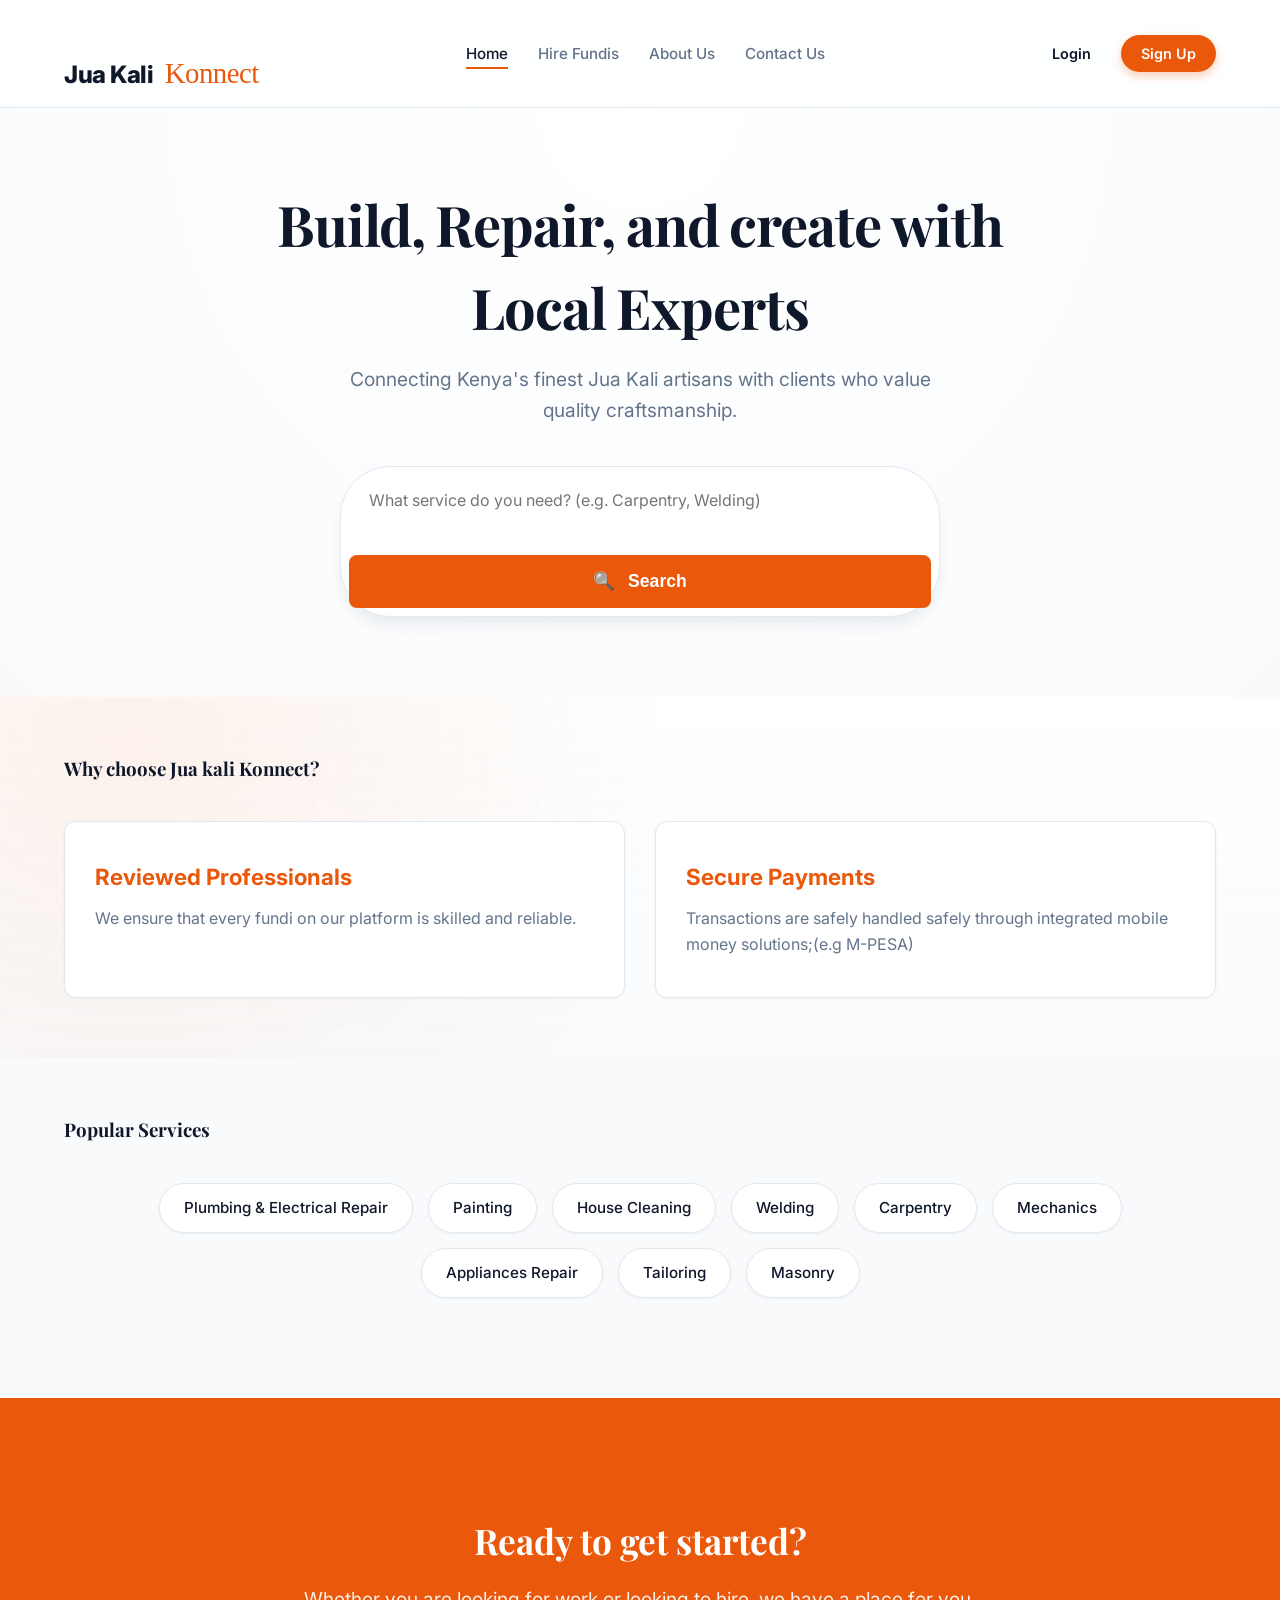
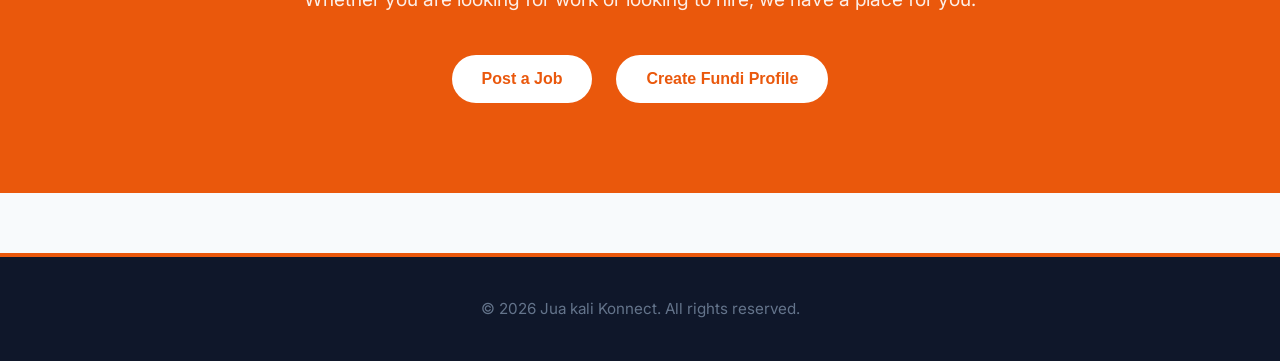
==== commit d5fe3bc3: "add the js enabled class for the animation css" ====
--- a/index.html
+++ b/index.html
@@ -4,6 +4,9 @@
     <meta charset="UTF-8">
     <meta name="viewport" content="width=device-width, initial-scale=1.0">
     <title>JuaKali Konnect | Home</title>
+    <script>
+        document.documentElement.classList.add('js-enabled');
+    </script>
     <link rel="stylesheet" href="style.css">
     <link rel="icon" href="Juakalikonnect.jpeg">
 
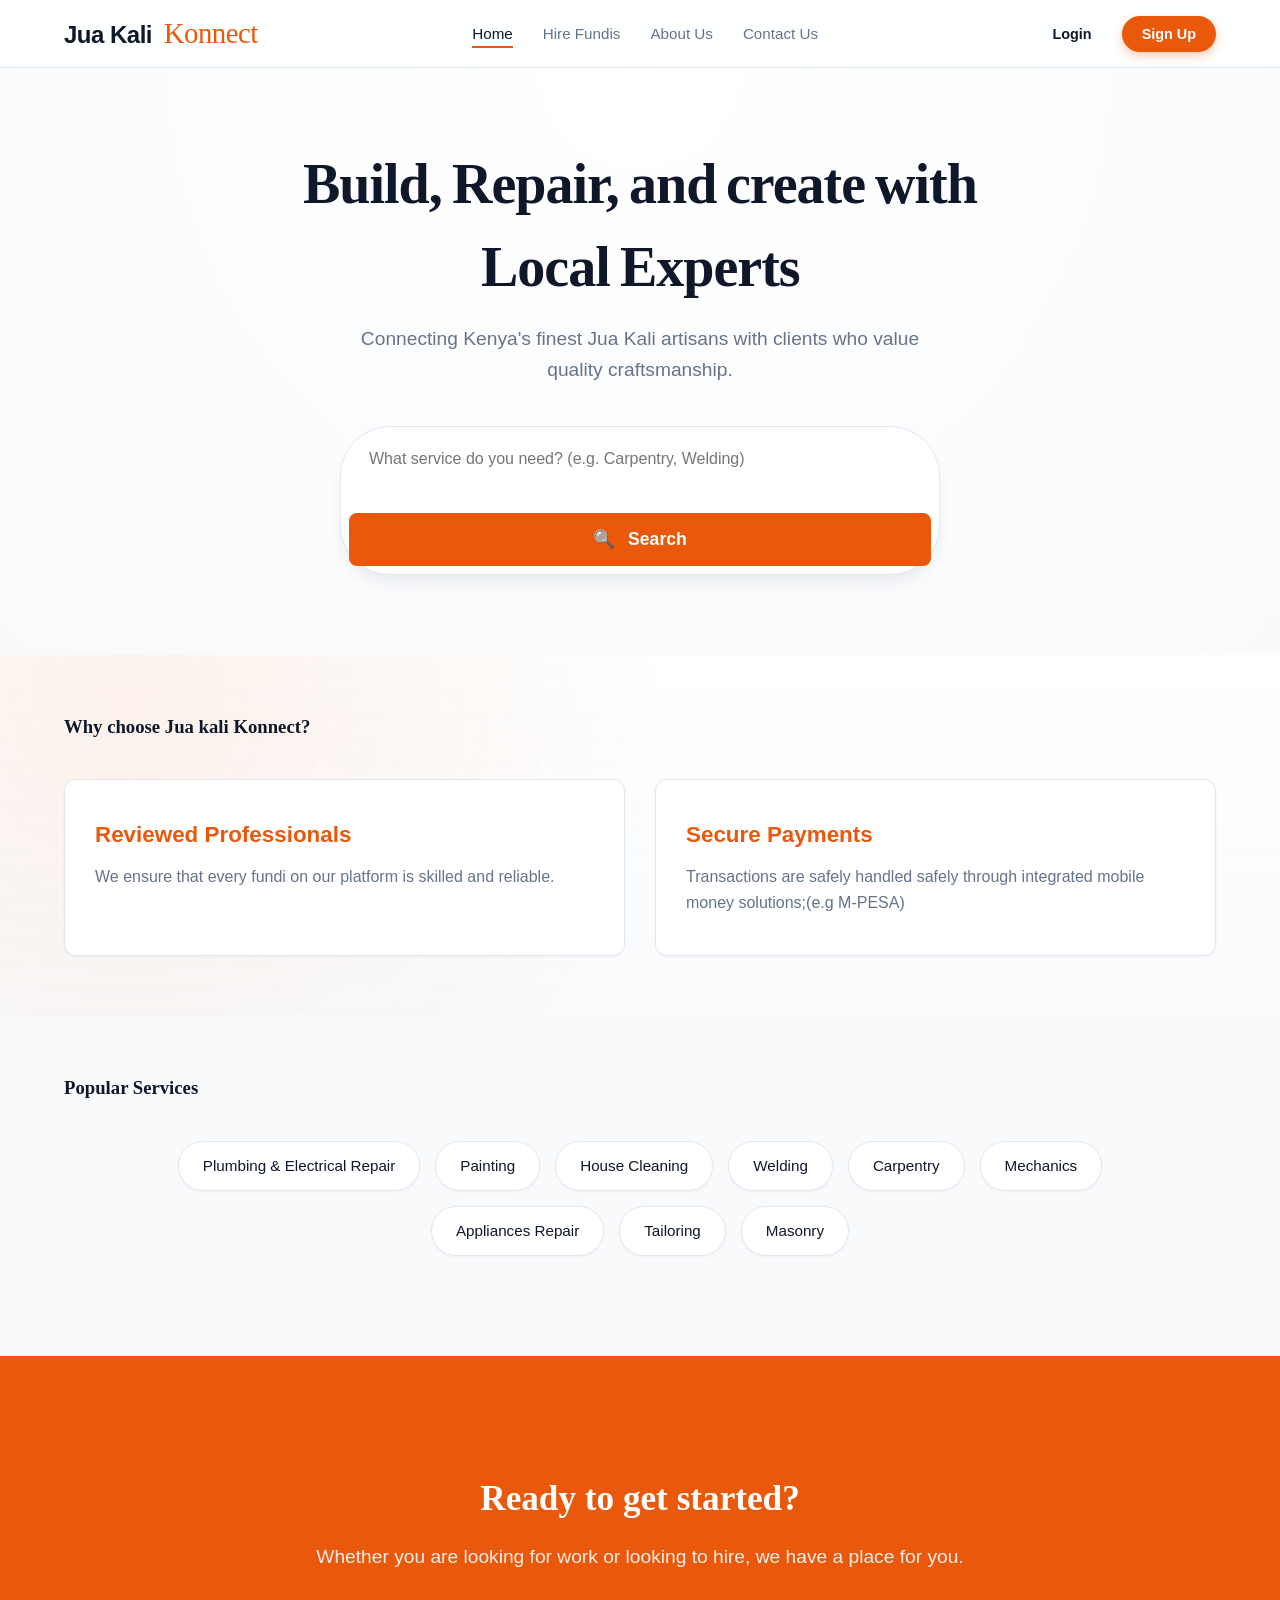
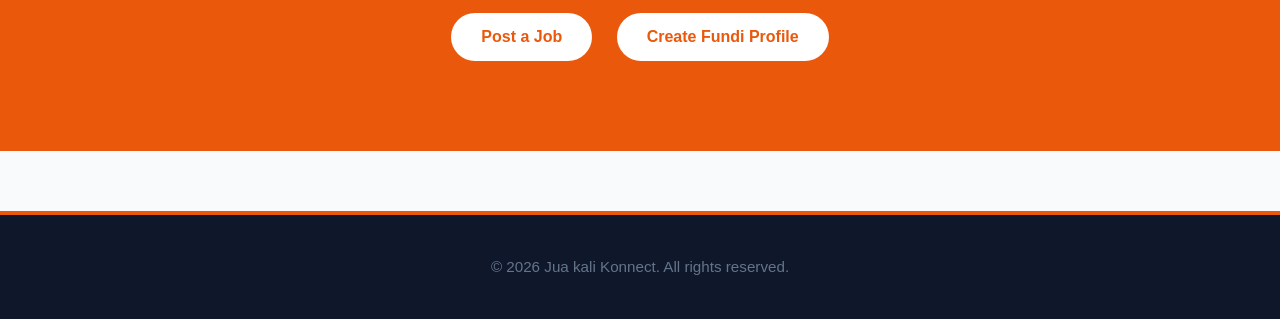
==== commit 7f820d2f: "fix create fundi profile cta" ====
--- a/index.html
+++ b/index.html
@@ -61,23 +61,23 @@
         <section class="categories reveal">
             <h3>Popular Services</h3>
                 <div class="Category-list">
-                    <div class="category-item"> Plumbing & Electrical Repair</div>
-                    <div class="category-item"> Painting</div>
-                    <div class="category-item"> House Cleaning</div>
-                    <div class="category-item"> Welding</div>
-                    <div class="category-item"> Carpentry</div>
-                    <div class="category-item"> Mechanics</div>
-                    <div class="category-item"> Appliances Repair</div>
-                    <div class="category-item"> Tailoring</div>
-                    <div class="category-item"> Masonry</div>
+                    <div class="category-item" data-service-query="plumber,electrician"> Plumbing & Electrical Repair</div>
+                    <div class="category-item" data-service-query="painter"> Painting</div>
+                    <div class="category-item" data-service-query="house cleaner"> House Cleaning</div>
+                    <div class="category-item" data-service-query="welder"> Welding</div>
+                    <div class="category-item" data-service-query="carpenter"> Carpentry</div>
+                    <div class="category-item" data-service-query="mechanic"> Mechanics</div>
+                    <div class="category-item" data-service-query="electronics repair"> Appliances Repair</div>
+                    <div class="category-item" data-service-query="tailoring"> Tailoring</div>
+                    <div class="category-item" data-service-query="masonry"> Masonry</div>
                 </div>
         </section>
 
         <section class="cta-section reveal">
             <h2>Ready to get started?</h2>
             <p>Whether you are looking for work or looking to hire, we have a place for you.</p>
-            <button>Post a Job</button>
-            <button>Create Fundi Profile</button>
+            <button type="button" data-home-post-job>Post a Job</button>
+            <button type="button" data-home-create-fundi>Create Fundi Profile</button>
         </section>
     </main>
 
--- a/style.css
+++ b/style.css
@@ -1,3 +1,25 @@
+/* Matrix rain overlay for lockout */
+.matrix-rain-overlay {
+    position: fixed;
+    top: 0;
+    left: 0;
+    width: 100vw;
+    height: 100vh;
+    background: #000;
+    z-index: 10000;
+    display: flex;
+    align-items: center;
+    justify-content: center;
+}
+.matrix-timer {
+    position: fixed;
+    top: 20px;
+    right: 40px;
+    color: #00FF41;
+    font: bold 2rem monospace;
+    z-index: 10001;
+    text-shadow: 0 0 8px #00FF41, 0 0 2px #000;
+}
 /* ==========================================================================
    JUA KALI KONNECT - ENTERPRISE STYLESHEET
    "The Imarati Upgrade"
@@ -219,14 +241,14 @@
 /* =========================================
    GLOBAL HEADERS & SPACING
    ========================================= */
-header h1 {
+header > h1 {
     text-align: center;
     font-size: 3rem;
     margin-top: 40px;
     animation: fadeUp 0.8s ease forwards;
 }
 
-header p {
+header > p {
     text-align: center;
     color: var(--text-muted);
     font-size: 1.1rem;
@@ -420,6 +442,37 @@
     font-size: 0.92rem;
     color: #9a3412;
     font-weight: 600;
+}
+
+.service-badge {
+    display: inline-flex;
+    align-items: center;
+    gap: 8px;
+    background: #fff7ed;
+    border: 1px solid #fdba74;
+    border-radius: 999px;
+    padding: 7px 14px;
+    font-size: 0.9rem;
+    font-weight: 700;
+    color: #9a3412;
+    margin-bottom: 18px;
+    animation: fadeUp 0.45s ease both;
+}
+
+.service-badge-clear {
+    background: transparent;
+    border: none;
+    color: #9a3412;
+    cursor: pointer;
+    font-size: 1.1rem;
+    line-height: 1;
+    padding: 0;
+    margin-left: 2px;
+    transition: color 0.2s ease;
+}
+
+.service-badge-clear:hover {
+    color: var(--brand-orange);
 }
 
 .profile-modal {
@@ -1771,6 +1824,111 @@
     margin-left: 4px;
 }
 
+.site-locked {
+    overflow: hidden;
+}
+
+.site-lock-overlay {
+    position: fixed;
+    inset: 0;
+    z-index: 2200;
+    background: rgba(15, 23, 42, 0.74);
+    display: flex;
+    align-items: center;
+    justify-content: center;
+    padding: 18px;
+}
+
+.site-lock-card {
+    width: 100%;
+    max-width: 460px;
+    background: var(--surface-white);
+    border: 1px solid var(--border-soft);
+    border-radius: var(--radius-md);
+    box-shadow: var(--shadow-md);
+    padding: 24px;
+    animation: cardEnter 0.25s ease;
+}
+
+.site-lock-card-danger {
+    border-color: #ef4444;
+    box-shadow: 0 0 0 4px rgba(239, 68, 68, 0.16), 0 16px 35px -20px rgba(127, 29, 29, 0.6);
+    animation: siteLockShake 0.38s ease;
+}
+
+.site-lock-card-lockdown {
+    border-color: #991b1b;
+    background: linear-gradient(180deg, #fff6f6 0%, #ffe9e9 100%);
+    box-shadow: 0 0 0 4px rgba(153, 27, 27, 0.16), 0 24px 45px -26px rgba(127, 29, 29, 0.8);
+}
+
+.site-lock-card-lockdown h2 {
+    color: #991b1b;
+}
+
+.site-lock-card h2 {
+    margin: 0 0 8px;
+    text-align: left;
+    font-size: 1.5rem;
+}
+
+.site-lock-card p {
+    margin: 0 0 14px;
+    color: var(--text-muted);
+}
+
+.site-lock-card form {
+    margin: 0;
+    max-width: 100%;
+    border: none;
+    box-shadow: none;
+    background: transparent;
+    padding: 0;
+    gap: 10px;
+}
+
+.site-lock-card input {
+    background: var(--surface-white);
+}
+
+.site-lock-card button {
+    background: var(--brand-orange);
+    color: var(--surface-white);
+    border: none;
+    padding: 12px;
+    border-radius: 8px;
+    font-weight: 700;
+    cursor: pointer;
+    transition: var(--transition);
+}
+
+.site-lock-card button:hover {
+    background: var(--brand-orange-hover);
+}
+
+.site-lock-card button:disabled,
+.site-lock-card input:disabled {
+    opacity: 0.6;
+    cursor: not-allowed;
+}
+
+.site-lock-feedback {
+    min-height: 22px;
+    margin: 10px 0 0;
+    color: #9a3412;
+    font-weight: 600;
+    font-size: 0.9rem;
+}
+
+@keyframes siteLockShake {
+    0% { transform: translateX(0); }
+    20% { transform: translateX(-8px); }
+    40% { transform: translateX(7px); }
+    60% { transform: translateX(-5px); }
+    80% { transform: translateX(4px); }
+    100% { transform: translateX(0); }
+}
+
 /* =========================================
    RESPONSIVE LOGIC
    ========================================= */
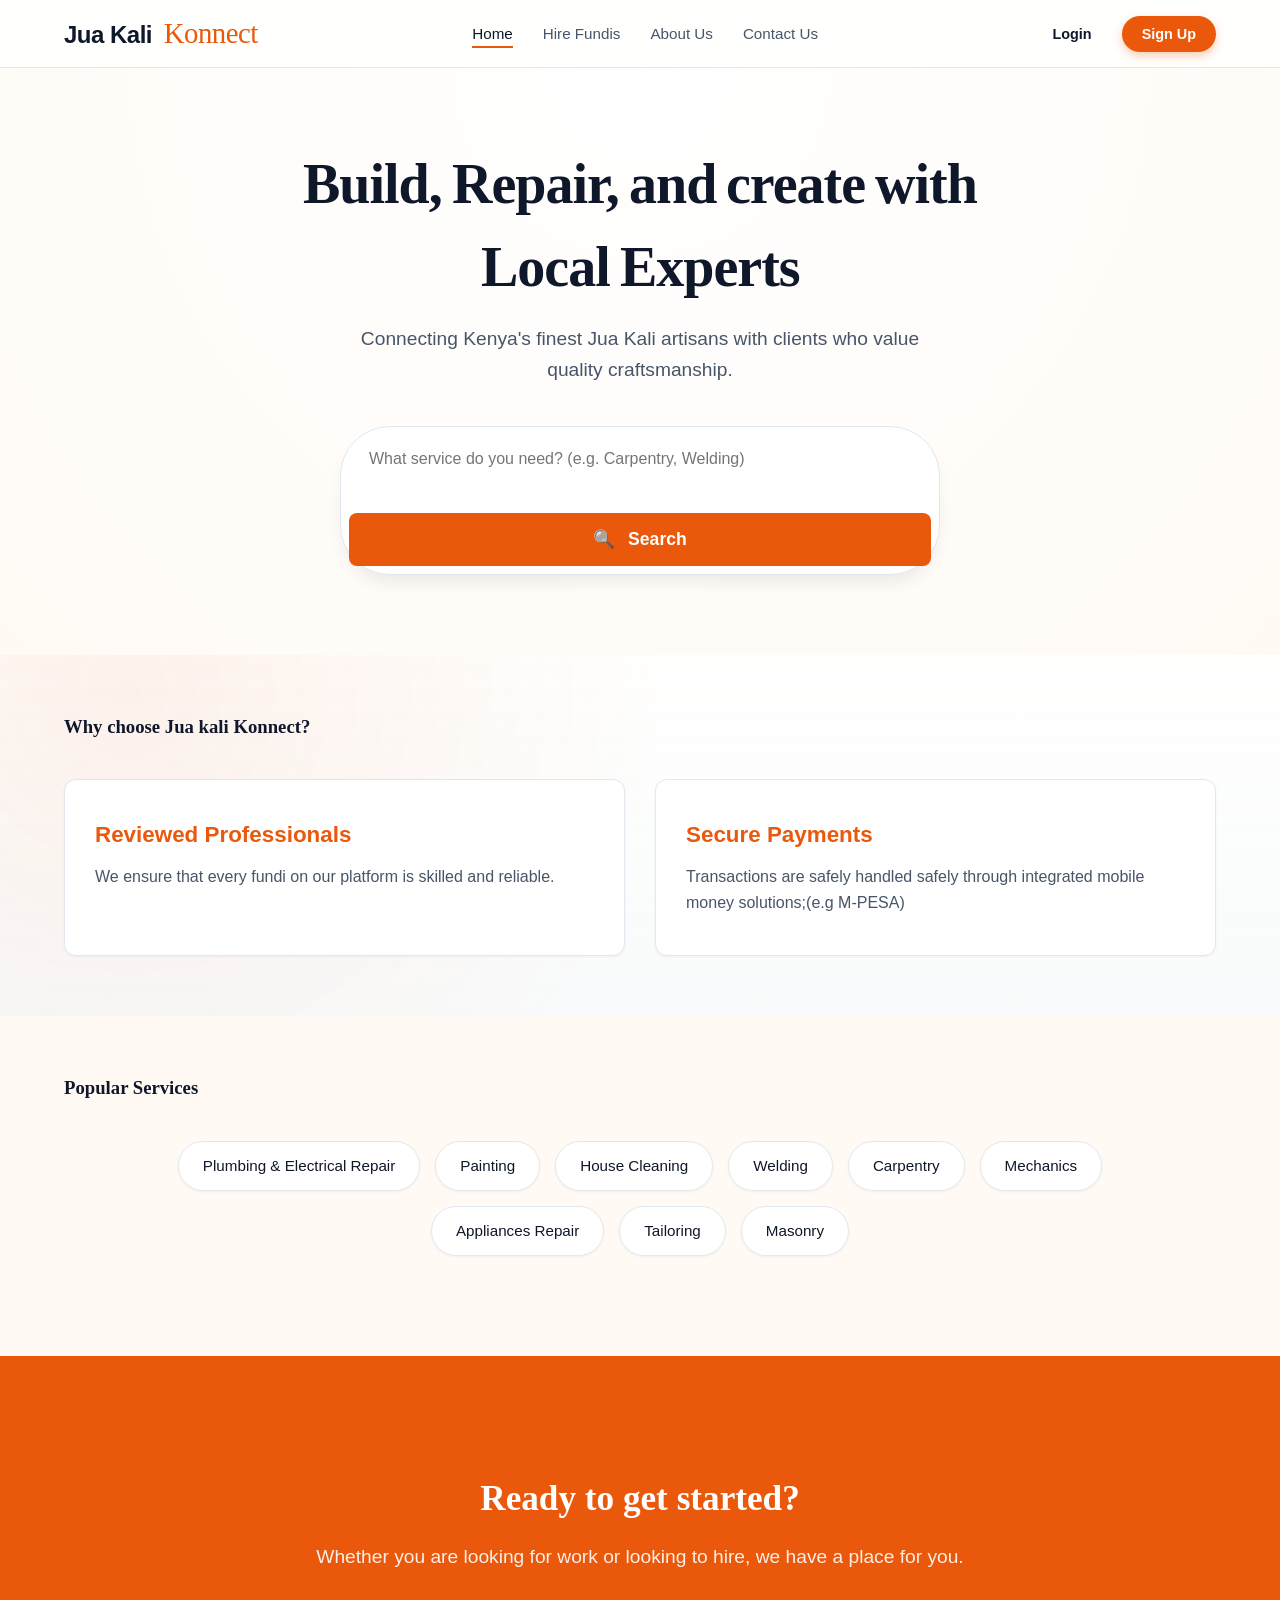
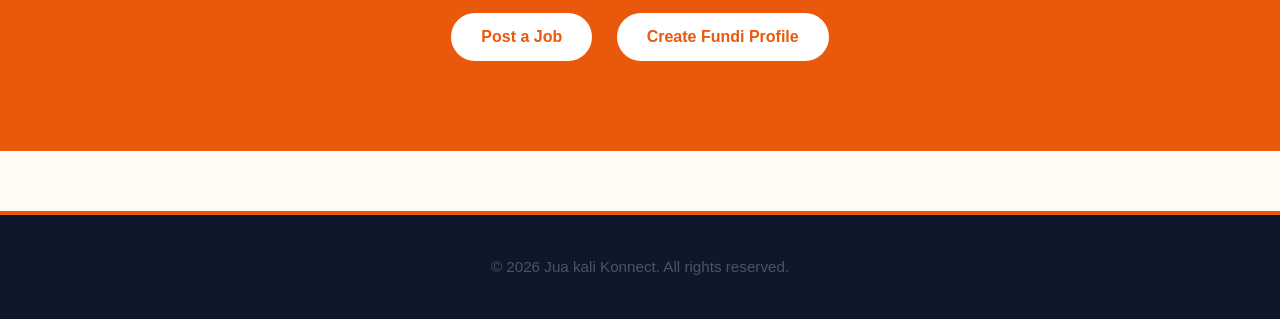
==== commit e9bfcb4e: "type writer and bullet point explanation" ====
--- a/index.html
+++ b/index.html
@@ -44,7 +44,7 @@
                 </div>
         </section>
 
-        <section class="features reveal">
+        <section class="features reveal home-features">
             <h3>Why choose Jua kali Konnect?</h3>
                 <div class="feature-grid">
                 <article>
@@ -92,6 +92,7 @@
         <a href="hireworkers.html">Find Fundis</a>
     </div>
 
+    <script src="utils.js"></script>
     <script src="main.js"></script>
 
 </body>
--- a/style.css
+++ b/style.css
@@ -15,10 +15,10 @@
     position: fixed;
     top: 20px;
     right: 40px;
-    color: #00FF41;
+    color: #EA580C;
     font: bold 2rem monospace;
     z-index: 10001;
-    text-shadow: 0 0 8px #00FF41, 0 0 2px #000;
+    text-shadow: 0 0 8px #EA580C, 0 0 2px #000;
 }
 /* ==========================================================================
    JUA KALI KONNECT - ENTERPRISE STYLESHEET
@@ -31,10 +31,10 @@
     /* Premium Color System */
     --brand-orange: #EA580C;
     --brand-orange-hover: #C2410C;
-    --bg-light: #F8FAFC;
+    --bg-light: #fffaf4;
     --surface-white: #FFFFFF;
     --text-dark: #0F172A;
-    --text-muted: #64748B;
+    --text-muted: #475569;
     --border-soft: #E2E8F0;
     
     /* Elevations */
@@ -475,6 +475,39 @@
     color: var(--brand-orange);
 }
 
+.weather-brief {
+    margin: 0 5% 12px;
+    padding: 11px 14px;
+    border-radius: 10px;
+    border: 1px solid var(--border-soft);
+    background: #fff7ed;
+    color: #9a3412;
+    font-size: 0.95rem;
+    font-weight: 600;
+    line-height: 1.45;
+    animation: fadeUp 0.45s ease both;
+}
+
+.weather-brief.is-loading,
+.weather-brief.is-neutral {
+    background: #fffbeb;
+    border-color: #fdba74;
+    color: #92400e;
+}
+
+.weather-brief.is-clear {
+    background: #fff7ed;
+    border-color: #fdba74;
+    color: #9a3412;
+}
+
+.weather-brief.is-rain,
+.weather-brief.is-error {
+    background: #fff7ed;
+    border-color: #fdba74;
+    color: #9a3412;
+}
+
 .profile-modal {
     position: fixed;
     inset: 0;
@@ -679,6 +712,32 @@
         linear-gradient(180deg, rgba(255, 255, 255, 0.86), rgba(248, 250, 252, 0.92));
 }
 
+.home-features {
+    position: relative;
+    overflow: hidden;
+}
+
+.home-features .feature-grid {
+    position: relative;
+    z-index: 1;
+}
+
+.home-features::before {
+    content: '';
+    position: absolute;
+    inset: -80px -20px;
+    background: linear-gradient(110deg, transparent 25%, rgba(234, 88, 12, 0.08) 50%, transparent 75%);
+    transform: translateX(-120%);
+    opacity: 0;
+    pointer-events: none;
+    transition: opacity 0.35s ease;
+}
+
+.home-features.is-visible::before {
+    opacity: 1;
+    animation: featuresSweep 3.2s ease-in-out infinite;
+}
+
 .feature-grid h4, .feature-grid h3 {
     font-size: 1.4rem;
     margin-bottom: 15px;
@@ -740,35 +799,17 @@
     transform: translateY(0);
 }
 
-.about-features .feature-card[data-expand-card] {
-    cursor: pointer;
-}
-
-.about-features .feature-card[data-expand-card]:focus-visible {
-    outline: none;
-    box-shadow: var(--ring);
-}
-
 .about-features .feature-extra {
     display: block;
-    max-height: 0;
-    opacity: 0;
-    overflow: hidden;
-    margin-top: 0;
-    transition: max-height 0.35s ease, opacity 0.3s ease, margin-top 0.3s ease;
+    margin-top: 6px;
     font-size: 0.9rem;
     color: #475569;
 }
 
-.about-features .feature-card[data-expand-card].is-expanded .feature-extra {
-    max-height: 90px;
-    opacity: 1;
-    margin-top: 6px;
-}
-
-.about-features .feature-card[data-expand-card].is-expanded {
-    border-color: rgba(234, 88, 12, 0.35);
-    box-shadow: 0 16px 30px -18px rgba(234, 88, 12, 0.5);
+.about-features .feature-extra.is-typing {
+    border-right: 2px solid #fdba74;
+    padding-right: 2px;
+    animation: typeCaretBlink 0.85s step-end infinite;
 }
 
 .about-features .how-steps {
@@ -837,6 +878,18 @@
     }
     100% {
         transform: translateX(120%);
+    }
+}
+
+@keyframes typeCaretBlink {
+    0%,
+    49% {
+        border-right-color: #fdba74;
+    }
+
+    50%,
+    100% {
+        border-right-color: transparent;
     }
 }
 
@@ -1068,10 +1121,10 @@
 }
 
 .worker-whatsapp-link {
-    border: 1px solid #86efac;
+    border: 1px solid #fed7aa;
     border-radius: 8px;
-    background: #f0fdf4;
-    color: #166534;
+    background: #fff7ed;
+    color: #9a3412;
     text-decoration: none;
     font-weight: 700;
     display: inline-flex;
@@ -1082,7 +1135,7 @@
 }
 
 .worker-whatsapp-link:hover {
-    background: #dcfce7;
+    background: #ffedd5;
 }
 
 .escrow-demo {
@@ -1380,11 +1433,133 @@
     color: var(--text-muted);
 }
 
+.fundi-leads-summary {
+    margin: 2px 0 4px;
+    color: #9a3412;
+    font-weight: 700;
+}
+
+.fundi-leads-list {
+    display: grid;
+    gap: 12px;
+}
+
+.fundi-lead-item {
+    border: 1px solid var(--border-soft);
+    border-radius: 12px;
+    padding: 14px;
+    background: #fffaf5;
+}
+
+.fundi-lead-item p {
+    margin: 4px 0;
+}
+
+.fundi-lead-head {
+    display: flex;
+    justify-content: space-between;
+    align-items: center;
+    gap: 10px;
+}
+
+.fundi-lead-head h3 {
+    margin: 0;
+    font-size: 1.02rem;
+}
+
+.fundi-lead-status {
+    border-radius: 999px;
+    padding: 5px 10px;
+    font-size: 0.75rem;
+    font-weight: 700;
+}
+
+.fundi-lead-status.is-new {
+    background: #fff7ed;
+    color: #9a3412;
+    border: 1px solid #fdba74;
+}
+
+.fundi-lead-status.is-accepted {
+    background: #fff7ed;
+    color: #9a3412;
+    border: 1px solid #fed7aa;
+}
+
+.fundi-lead-status.is-quoted {
+    background: #fff7ed;
+    color: #9a3412;
+    border: 1px solid #fdba74;
+}
+
+.fundi-lead-status.is-declined {
+    background: #fff7ed;
+    color: #9a3412;
+    border: 1px solid #fdba74;
+}
+
+.fundi-lead-actions {
+    margin-top: 10px;
+    display: grid;
+    grid-template-columns: repeat(3, minmax(0, 1fr));
+    gap: 8px;
+}
+
+.fundi-lead-actions button {
+    margin: 0;
+}
+
+.fundi-lead-actions [data-fundi-lead-action="accept"] {
+    background: #fff7ed;
+    color: #9a3412;
+    border-color: #fed7aa;
+}
+
+.fundi-lead-actions [data-fundi-lead-action="decline"] {
+    background: #fff7ed;
+    color: #9a3412;
+    border-color: #fdba74;
+}
+
+.fundi-lead-actions [data-fundi-lead-action="quote"] {
+    background: #fff7ed;
+    color: #9a3412;
+    border-color: #fdba74;
+}
+
+.fundi-lead-quote {
+    color: #9a3412;
+    font-weight: 600;
+}
+
+.fundi-quote-form {
+    margin-top: 12px;
+    border: 1px solid var(--border-soft);
+    border-radius: 10px;
+    padding: 12px;
+    display: grid;
+    gap: 8px;
+    background: var(--surface-white);
+}
+
+.fundi-quote-target {
+    margin: 0;
+    color: #9a3412;
+    font-weight: 600;
+}
+
+.fundi-quote-actions {
+    display: grid;
+    grid-template-columns: 1fr 1fr;
+    gap: 8px;
+}
+
+
 .portfolio-remove-btn {
     width: 100%;
-    border: 1px solid #fecdd3;
-    background: #fff1f2;
-    color: #be123c;
+    border: 1px solid #fed7aa;
+    background: #fff7ed;
+    color: #9a3412;
     padding: 8px;
     cursor: pointer;
     font-weight: 700;
@@ -1394,8 +1569,8 @@
 }
 
 .portfolio-remove-btn:hover {
-    background: #ffe4e6;
-    border-color: #fda4af;
+    background: #ffedd5;
+    border-color: #fdba74;
     transform: none;
 }
 
@@ -1483,6 +1658,14 @@
     color: var(--text-muted);
 }
 
+.contact-tone {
+    margin-top: -10px;
+    margin-bottom: 18px;
+    color: #9a3412;
+    font-weight: 600;
+    letter-spacing: 0.01em;
+}
+
 .contact-info-section {
     background: var(--text-dark);
     color: var(--surface-white);
@@ -1509,6 +1692,12 @@
     border: 1px solid rgba(255, 255, 255, 0.12);
     border-radius: 10px;
     padding: 16px;
+    transition: var(--transition);
+}
+
+.contact-method-card:hover {
+    transform: translateY(-2px);
+    border-color: rgba(255, 255, 255, 0.28);
 }
 
 .contact-method-card h3 {
@@ -1519,9 +1708,59 @@
 }
 
 .contact-method-card p {
-    color: #e2e8f0;
+    color: #E2E8F0;
     margin: 0;
     text-align: left;
+}
+
+.contact-emoji {
+    margin-right: 4px;
+}
+
+.contact-label {
+    color: #fdba74;
+    font-size: 0.84rem;
+    margin-bottom: 6px;
+}
+
+.contact-value {
+    font-size: 0.98rem;
+    font-weight: 600;
+}
+
+.contact-value a {
+    color: var(--surface-white);
+    text-decoration: none;
+    border-bottom: 1px dashed rgba(255, 255, 255, 0.35);
+}
+
+.contact-value a:hover {
+    color: #fdba74;
+    border-bottom-color: #fdba74;
+}
+
+.contact-method-link {
+    display: inline-flex;
+    margin-top: 10px;
+    padding: 8px 12px;
+    border-radius: 999px;
+    background: #fff7ed;
+    color: #9a3412;
+    text-decoration: none;
+    font-size: 0.84rem;
+    font-weight: 700;
+    border: 1px solid #fdba74;
+    transition: var(--transition);
+}
+
+.contact-method-link:hover {
+    background: #ffedd5;
+}
+
+.contact-method-card.is-featured-email {
+    background: linear-gradient(160deg, rgba(234, 88, 12, 0.22), rgba(15, 23, 42, 0.28));
+    border-color: rgba(253, 186, 116, 0.7);
+    box-shadow: 0 10px 24px rgba(15, 23, 42, 0.28);
 }
 
 .contact-info-section ul {
@@ -1851,19 +2090,19 @@
 }
 
 .site-lock-card-danger {
-    border-color: #ef4444;
+    border-color: #C2410C;
     box-shadow: 0 0 0 4px rgba(239, 68, 68, 0.16), 0 16px 35px -20px rgba(127, 29, 29, 0.6);
     animation: siteLockShake 0.38s ease;
 }
 
 .site-lock-card-lockdown {
-    border-color: #991b1b;
-    background: linear-gradient(180deg, #fff6f6 0%, #ffe9e9 100%);
+    border-color: #7c2d12;
+    background: linear-gradient(180deg, #fff7ed 0%, #fff7ed 100%);
     box-shadow: 0 0 0 4px rgba(153, 27, 27, 0.16), 0 24px 45px -26px rgba(127, 29, 29, 0.8);
 }
 
 .site-lock-card-lockdown h2 {
-    color: #991b1b;
+    color: #7c2d12;
 }
 
 .site-lock-card h2 {
